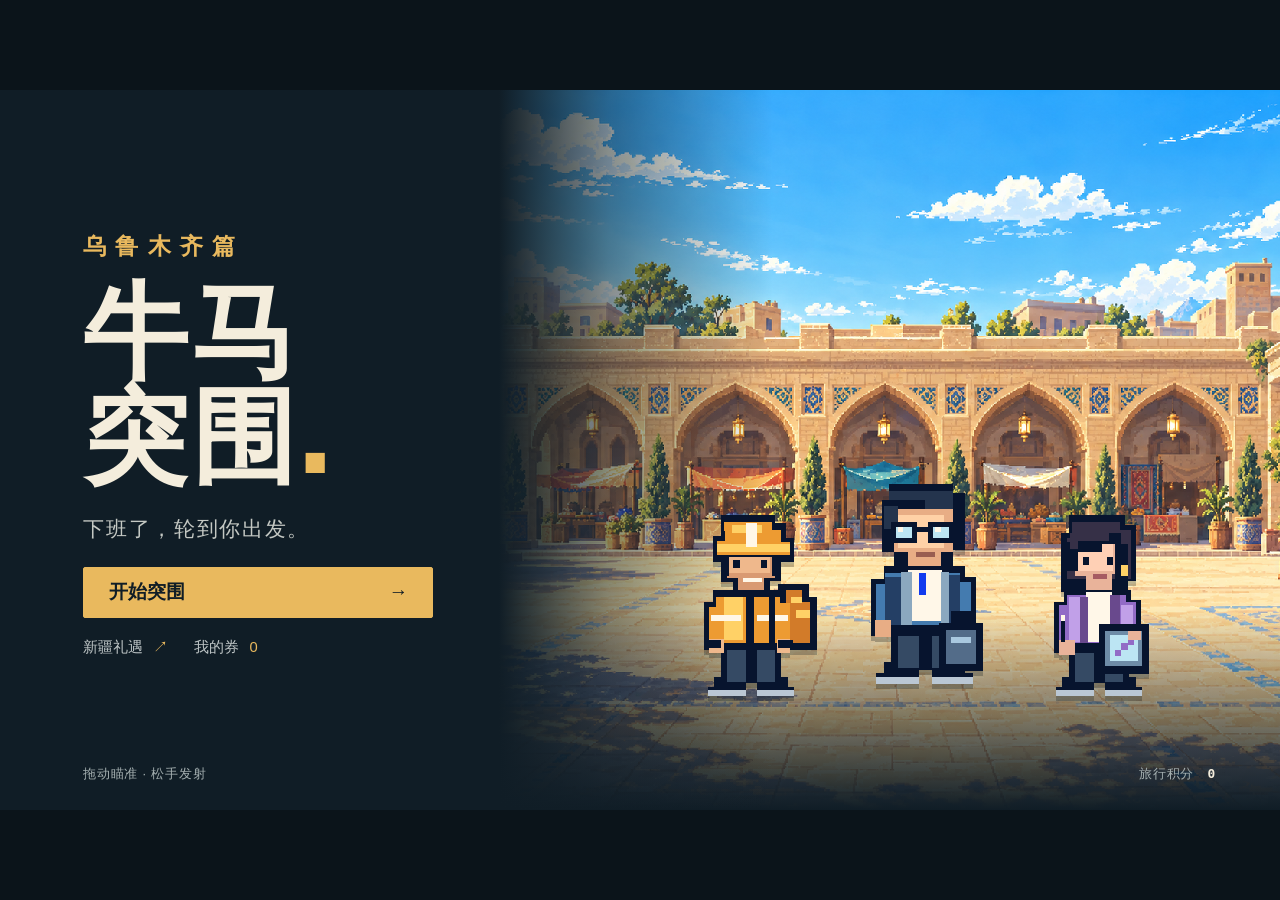
==== index.html @ 9472445c "Publish Niuma Urumqi demo with original characters and travel rewards" ====
<!doctype html>
<!--
MIT License

Copyright (c) 2026

Permission is hereby granted, free of charge, to any person obtaining a copy
of this software and associated documentation files (the "Software"), to deal
in the Software without restriction, including without limitation the rights
to use, copy, modify, merge, publish, distribute, sublicense, and/or sell
copies of the Software, and to permit persons to whom the Software is
furnished to do so, subject to the following conditions:

The above copyright notice and this permission notice shall be included in all
copies or substantial portions of the Software.

THE SOFTWARE IS PROVIDED "AS IS", WITHOUT WARRANTY OF ANY KIND, EXPRESS OR
IMPLIED, INCLUDING BUT NOT LIMITED TO THE WARRANTIES OF MERCHANTABILITY,
FITNESS FOR A PARTICULAR PURPOSE AND NONINFRINGEMENT. IN NO EVENT SHALL THE
AUTHORS OR COPYRIGHT HOLDERS BE LIABLE FOR ANY CLAIM, DAMAGES OR OTHER
LIABILITY, WHETHER IN AN ACTION OF CONTRACT, TORT OR OTHERWISE, ARISING FROM,
OUT OF OR IN CONNECTION WITH THE SOFTWARE OR THE USE OR OTHER DEALINGS IN THE
SOFTWARE.
-->
<html lang="zh-CN">
<head>
  <meta charset="UTF-8">
  <meta name="viewport" content="width=device-width,initial-scale=1,viewport-fit=cover">
  <meta name="theme-color" content="#101d26">
  <meta name="description" content="选一个打工人，打穿五站新疆。牛马突围：乌鲁木齐篇，一款即开即玩的像素弹射小游戏。">
  <title>牛马突围 · 乌鲁木齐篇</title>
  <link rel="icon" href="assets/characters/chen-xu-portrait.svg" type="image/svg+xml">
  <link rel="manifest" href="manifest.webmanifest">
  <link rel="stylesheet" href="styles/characters.css?v=6e8423f179">
  <link rel="stylesheet" href="styles/rewards.css?v=bccc361b93">
  <link rel="stylesheet" href="styles.css?v=90eddfde7a">
</head>
<body>
<main id="app" aria-label="牛马突围游戏">
  <section id="game-shell">
    <canvas id="game" width="1280" height="720" aria-label="弹射游戏场地"></canvas>
    <button id="qaCompleteBtn" type="button" hidden>QA 完成本关</button>
    <header class="hud">
      <div class="hud-block hearts" id="hearts" aria-label="生命值">♥ ♥ ♥</div>
      <div class="hud-block stage"><span id="stageName">国际大巴扎</span><small id="eventName">准备突围</small></div>
      <span id="compassCount" hidden>0</span>
      <button class="square-btn" id="pauseBtn" aria-label="暂停游戏">Ⅱ</button>
    </header>
    <div class="combo" id="combo" aria-live="polite">连击 <b>0</b></div>
    <div class="toast" id="toast" aria-live="polite"></div>
    <div class="party" id="party" aria-label="当前角色">
      <article class="traveler active" data-character="0"><img id="heroPortrait" src="assets/characters/chen-xu-portrait.svg" alt=""><div><b id="heroName">陈序</b><small id="heroTrait">回滚预案</small></div></article>
    </div>
    <aside class="skill-rack collapsed" aria-label="已学技能">
      <section class="skill-detail" id="skillDetail" aria-live="polite" hidden>
        <button class="skill-detail-close" id="skillDetailClose" type="button" aria-label="关闭技能说明">×</button>
        <span id="skillDetailIcon" class="skill-detail-icon" aria-hidden="true"></span>
        <div class="skill-detail-copy"><span id="skillDetailType"></span><h3 id="skillDetailName"></h3><strong id="skillDetailEffect"></strong><p id="skillDetailRule"></p><div class="skill-detail-change"><span id="skillDetailCurrent"></span><b> → </b><span id="skillDetailAfter"></span></div></div>
      </section>
      <div class="skill-rack-title"><span>技能</span><small>击破技能箱获得</small><button class="skill-rack-toggle" id="skillRackToggle" type="button" aria-label="展开技能面板" aria-expanded="false">▾</button></div>
      <div class="skill-slots" id="skillSlots"></div>
    </aside>

    <section class="modal open" id="startModal" role="dialog" aria-modal="true" aria-labelledby="gameTitle">
      <div class="home-scene" aria-hidden="true"><div class="home-travelers"><img src="assets/characters/lu-xiao.svg" alt=""><img src="assets/characters/chen-xu.svg" alt=""><img src="assets/characters/lin-wan.svg" alt=""></div></div>
      <div class="home-content">
        <p class="eyebrow">乌鲁木齐篇</p>
        <h1 id="gameTitle">牛马<br>突围<span class="title-dot">.</span></h1>
        <p class="home-line">下班了，轮到你出发。</p>
        <div class="cover-controls">
          <div id="loadingState" aria-live="polite"><div class="loading-copy"><span>装好行囊</span><b id="loadingPercent">0%</b></div><div class="loading-track"><i id="loadingProgress"></i></div></div>
          <p id="loadingReady" class="loading-ready" hidden>选择角色，打穿五站新疆。</p>
          <button class="primary-btn" id="startBtn" hidden>开始突围 <span>→</span></button>
          <div class="home-links"><button type="button" data-open-shop>新疆礼遇 <span>↗</span></button><button type="button" data-open-coupons>我的券 <span data-coupon-count>0</span></button></div>
        </div>
      </div>
      <div class="home-footer"><span>拖动瞄准 · 松手发射</span><span>旅行积分 <b data-wallet-balance>0</b></span></div>
    </section>

    <section class="modal route-modal" id="routeModal" role="dialog" aria-modal="true" aria-label="新疆五站路线">
      <div class="route-top"><button class="text-btn" data-go-home type="button">← 结束本局</button><span class="route-count" id="routeCount">已完成 0 / 5 站</span><button class="text-btn" data-open-shop type="button">新疆礼遇 · <b data-wallet-balance>0</b> 积分</button></div>
      <div class="route-body"><div class="route-picture"><img id="routeImage" src="assets/stage-bazaar.png" alt="国际大巴扎"></div><div class="route-copy"><p class="eyebrow">下一站</p><h2 id="routeStageName">国际大巴扎</h2><p id="routeTask">大巴扎集合</p><div class="route-detail"><span>本次出发 <b id="routeHeroName">陈序</b></span><strong id="routeReward">本关通关 +100 积分</strong></div><button class="primary-btn" id="routeStartBtn">开始本站 <span>→</span></button><p class="route-tip">清空障碍，别让它们越过底线。</p></div></div>
      <div class="route-stations" aria-label="五站进度"><span class="route-node-status active">国际大巴扎</span><span class="route-node-status locked">那拉提草原</span><span class="route-node-status locked">赛里木湖</span><span class="route-node-status locked">喀什古城</span><span class="route-node-status locked">火焰山</span></div>
    </section>

    <section class="modal" id="departureModal" role="dialog" aria-modal="true" aria-labelledby="departureTitle"><div class="departure-panel"><div class="departure-scene" aria-hidden="true"></div><div class="departure-copy"><p class="eyebrow" id="departureKicker">本站突围完成</p><h2 id="departureTitle">这一站，拿下。</h2><blockquote id="departureQuote"></blockquote><strong class="stage-reward" id="stageRewardText">+100 旅行积分</strong><button class="primary-btn" id="departureContinue">继续突围 →</button><button class="text-btn" type="button" data-open-shop>去看看新疆礼遇 ↗</button></div></div></section>
    <section class="modal" id="upgradeModal" role="dialog" aria-modal="true" aria-labelledby="upgradeTitle"><div class="paper-panel upgrade-panel"><p class="eyebrow">本站已完成</p><h2 id="upgradeTitle">带上一件，再出发。</h2><p class="upgrade-sub">选择一项强化，保留到本局结束</p><div class="upgrade-grid" id="upgradeGrid"></div></div></section>
    <section class="modal" id="skillModal" role="dialog" aria-modal="true" aria-labelledby="skillTitle"><div class="paper-panel skill-panel"><p class="eyebrow">发现技能箱</p><h2 id="skillTitle">下一发，更有底气。</h2><p class="upgrade-sub">选择一项技能</p><div class="skill-learn-grid" id="skillLearnGrid"></div></div></section>
    <section class="modal" id="pauseModal" role="dialog" aria-modal="true" aria-labelledby="pauseTitle"><div class="paper-panel compact-panel"><p class="eyebrow">歇一会儿</p><h2 id="pauseTitle">旅途暂停</h2><button class="primary-btn" id="resumeBtn">继续突围</button><button class="secondary-btn" id="restartBtn">换个角色，重新出发</button><button class="text-btn" data-go-home type="button">结束本局，返回首页</button></div></section>
    <section class="modal" id="endModal" role="dialog" aria-modal="true" aria-labelledby="endTitle"><div class="paper-panel ending-panel"><p class="eyebrow" id="endKicker">五站突围完成</p><h2 id="endTitle">把远方，带回来。</h2><p id="endSoul" class="ending-soul"></p><p id="endSummary"></p><p id="endNote" hidden></p><div class="end-wallet">旅行积分 <strong data-wallet-balance>0</strong><button type="button" class="text-btn" data-open-shop>兑换新疆礼遇 ↗</button></div><button class="primary-btn" id="againBtn">再出发一次</button><button class="text-btn" data-go-home type="button">返回首页</button></div></section>
  </section>
  <aside id="rotatePrompt" aria-live="polite"><span class="rotate-phone" aria-hidden="true">↻</span><h2>横过来，就出发。</h2><p>弹射需要更宽的视野</p></aside>
</main>
<div id="characterRoot"></div><div id="rewardsRoot"></div>
<script src="src/characters.js?v=24fc765106"></script><script src="src/rewards.js?v=659561e249"></script><script src="src/game.js?v=87a01fffad"></script>
</body></html>
---- styles/characters.css ----
/* The game disables touch on :root. Permit overlay scrolling only while open. */
html:has(.nc-screen:not([hidden])) { touch-action: pan-y; }
/* All remaining rules are scoped to the character module. */
.nc-screen {
  --nc-ink: #07142e;
  --nc-paper: #fff7e8;
  --nc-blue: #123bee;
  position: fixed;
  inset: 0;
  z-index: 80;
  overflow: auto;
  overscroll-behavior: contain;
  touch-action: pan-y;
  padding: max(16px, env(safe-area-inset-top)) max(18px, env(safe-area-inset-right)) max(16px, env(safe-area-inset-bottom)) max(18px, env(safe-area-inset-left));
  display: flex;
  color: var(--nc-paper);
  background: #07142e;
  font: 15px/1.5 "Microsoft YaHei", "PingFang SC", sans-serif;
  text-align: left;
}
.nc-screen[hidden] { display: none; }
.nc-screen *, .nc-screen *::before, .nc-screen *::after { box-sizing: border-box; }
.nc-screen button { font: inherit; cursor: pointer; border-radius: 0; }
.nc-screen button:focus-visible { outline: 3px solid #ffd166; outline-offset: 4px; }
.nc-panel { width: min(1060px, 100%); margin: auto; min-width: 0; }
.nc-header { display: flex; justify-content: space-between; align-items: center; gap: 16px; margin-bottom: 22px; }
.nc-eyebrow { margin: 0 0 6px; font: 700 12px/1.2 "Courier New", "Microsoft YaHei", monospace; letter-spacing: 3px; color: #a6b7d2; }
.nc-header h1 { margin: 0; font-size: clamp(23px, 3.1vw, 36px); line-height: 1.2; font-weight: 900; letter-spacing: 1px; }
.nc-close { flex-shrink: 0; display: grid; place-items: center; width: 44px; height: 44px; padding: 0; border: 2px solid #7284a4; background: transparent; color: var(--nc-paper); font-size: 27px !important; line-height: 1 !important; }
.nc-roster { display: grid; grid-template-columns: repeat(3, minmax(0, 1fr)); gap: 20px; }
.nc-card { position: relative; min-width: 0; display: block; cursor: pointer; color: var(--nc-ink); }
.nc-choice { position: absolute; left: 12px; top: 14px; width: 1px; height: 1px; opacity: 0; }
.nc-card-inner { display: flex; height: 100%; flex-direction: column; background: var(--nc-paper); border: 3px solid #8d9bb2; box-shadow: 5px 5px 0 #020817; transition: border-color .12s, transform .12s; }
.nc-choice:checked + .nc-card-inner { border-color: #6588ff; box-shadow: 0 0 0 2px var(--nc-blue), 5px 5px 0 #020817; }
.nc-choice:focus-visible + .nc-card-inner { outline: 3px solid #ffd166; outline-offset: 4px; }
.nc-card-top { display: flex; justify-content: space-between; align-items: center; padding: 8px 12px; border-bottom: 2px solid var(--nc-ink); font: 700 11px/1.2 "Courier New", "Microsoft YaHei", monospace; letter-spacing: 2px; }
.nc-check { width: 20px; height: 20px; display: grid; place-items: center; border: 2px solid var(--nc-ink); color: transparent; }
.nc-choice:checked + .nc-card-inner .nc-check { background: var(--nc-blue); color: white; border-color: var(--nc-blue); }
.nc-identity { display: flex; flex-direction: column; }
.nc-portrait { height: 170px; display: flex; justify-content: center; overflow: hidden; background-color: #dae4ef; background-image: linear-gradient(90deg, #07142e09 1px, transparent 1px), linear-gradient(#07142e09 1px, transparent 1px); background-size: 12px 12px; border-bottom: 2px solid var(--nc-ink); }
.nc-portrait img { height: 100%; max-width: 100%; width: auto; image-rendering: pixelated; }
.nc-nameplate { padding: 12px 14px 4px; display: grid; grid-template-columns: auto 1fr; align-items: center; column-gap: 10px; }
.nc-nameplate strong { font-size: 29px; font-weight: 900; line-height: 1.3; }
.nc-nameplate > span { font-size: 13px; font-weight: 700; }
.nc-nameplate small { grid-column: 1 / -1; font-size: 11px; color: #526079; }
.nc-info { padding: 0 14px 12px; display: flex; flex: 1; flex-direction: column; }
.nc-intro { display: block; font-size: 14px; line-height: 1.6; min-height: 58px; padding-top: 8px; }
.nc-trait { display: flex; flex-direction: column; gap: 3px; margin-top: auto; padding: 9px 10px; border-left: 4px solid var(--nc-accent); background: #07142e09; font-size: 13px; }
.nc-trait b { font-size: 16px; }
.nc-cost { display: block; font-size: 12px; margin-top: 9px; color: #714630; }
.nc-cost b { margin-right: 4px; }
.nc-card-bottom { display: flex; justify-content: space-between; align-items: center; padding: 10px 14px; border-top: 1px dashed #8792a2; font-size: 12px; }
.nc-barcode { width: 56px; height: 15px; background: repeating-linear-gradient(90deg, var(--nc-ink) 0 2px, transparent 2px 4px, var(--nc-ink) 4px 5px, transparent 5px 8px); }
.nc-select-label::after { content: "选择此人"; }
.nc-choice:checked + .nc-card-inner .nc-select-label::after { content: "已选 · 待出发"; color: var(--nc-blue); font-weight: 800; }
.nc-footer { display: flex; justify-content: space-between; align-items: center; gap: 16px; margin-top: 24px; }
.nc-selected-line { margin: 0; color: #c9d6ed; font-size: 14px; }
.nc-confirm { min-width: 225px; min-height: 48px; padding: 10px 24px; border: 2px solid #8fa6ff; background: var(--nc-blue); color: white; font-weight: 800 !important; box-shadow: 4px 4px 0 #020817; }
.nc-confirm:active { transform: translate(2px, 2px); box-shadow: 2px 2px 0 #020817; }
@media (hover: hover) { .nc-card:hover .nc-card-inner { transform: translateY(-2px); } }
@media (max-height: 650px) and (min-width: 540px) {
  .nc-screen { padding-top: 12px; padding-bottom: 12px; }
  .nc-header { margin-bottom: 12px; }
  .nc-header h1 { font-size: 25px; }
  .nc-eyebrow { font-size: 10px; margin-bottom: 4px; }
  .nc-roster { gap: 14px; }
  .nc-portrait { height: 115px; }
  .nc-nameplate { padding-top: 6px; }
  .nc-nameplate strong { font-size: 24px; }
  .nc-intro { min-height: 50px; font-size: 12px; }
  .nc-trait { padding: 5px 8px; font-size: 12px; }
  .nc-trait b { font-size: 14px; }
  .nc-card-bottom { padding: 6px 12px; }
  .nc-footer { margin-top: 14px; }
}
@media (max-height: 450px) and (min-width: 540px) {
  .nc-screen { padding: 8px max(14px, env(safe-area-inset-right)) 8px max(14px, env(safe-area-inset-left)); }
  .nc-header { margin-bottom: 8px; }
  .nc-header h1 { font-size: 22px; }
  .nc-close { height: 36px; width: 40px; }
  .nc-card-top { padding: 4px 9px; font-size: 10px; }
  .nc-identity { flex-direction: row; height: 78px; border-bottom: 1px solid #07142e22; }
  .nc-portrait { height: 78px; width: 76px; flex-shrink: 0; border-bottom: 0; border-right: 1px solid #07142e22; }
  .nc-nameplate { display: flex; flex-direction: column; align-items: flex-start; justify-content: center; padding: 3px 8px; gap: 2px; }
  .nc-nameplate strong { font-size: 24px; }
  .nc-nameplate > span { font-size: 12px; }
  .nc-nameplate small { display: none; }
  .nc-info { padding: 0 9px 7px; }
  .nc-intro { padding-top: 5px; min-height: 46px; line-height: 1.4; }
  .nc-trait { padding: 4px 5px; gap: 0; }
  .nc-cost { margin-top: 5px; font-size: 11px; }
  .nc-card-bottom { padding: 4px 9px; font-size: 10px; }
  .nc-barcode { height: 10px; }
  .nc-footer { margin-top: 9px; }
  .nc-confirm { min-height: 40px; padding: 5px 16px; font-size: 14px !important; }
  .nc-selected-line { font-size: 12px; }
}
@media (max-width: 539px) {
  .nc-roster { grid-template-columns: 1fr; gap: 16px; }
  .nc-identity { flex-direction: row; height: 115px; border-bottom: 1px solid #07142e22; }
  .nc-portrait { height: 115px; width: 120px; border: 0; border-right: 1px solid #07142e22; flex-shrink: 0; }
  .nc-nameplate { display: flex; flex-direction: column; justify-content: center; align-items: flex-start; padding: 10px; }
  .nc-nameplate small { margin-top: 6px; }
  .nc-intro { min-height: 0; padding-bottom: 8px; }
  .nc-footer { flex-direction: column; align-items: stretch; }
  .nc-confirm { width: 100%; }
}
@media (prefers-reduced-motion: reduce) { .nc-card-inner { transition: none; } }
---- styles/rewards.css ----
.niuma-rewards { --nr-ink:#07142e; --nr-paper:#fff7e8; --nr-blue:#123bee; --nr-mint:#a8e6cf; --nr-gold:#ffd166; --nr-coral:#ff6b57; position:fixed; inset:0; z-index:1000; display:grid; place-items:center; padding:16px; background:#07142ed9; color:var(--nr-ink); font:15px/1.5 "Microsoft YaHei", "PingFang SC", sans-serif; touch-action:pan-y; overscroll-behavior:contain; isolation:isolate; }
.niuma-rewards[hidden] { display:none !important; }
.niuma-rewards *, .niuma-rewards *::before, .niuma-rewards *::after { box-sizing:border-box; }
.niuma-rewards h2, .niuma-rewards h3, .niuma-rewards p { margin:0; }
.niuma-rewards strong { color:inherit; }
.niuma-rewards button { min-height:44px; border:2px solid var(--nr-ink); border-radius:3px; padding:8px 14px; background:var(--nr-blue); color:white; font:700 14px/1.35 "Microsoft YaHei", sans-serif; cursor:pointer; touch-action:manipulation; }
.niuma-rewards button:hover { filter:brightness(1.12); }
.niuma-rewards button:focus-visible, .niuma-rewards .nr-sheet:focus-visible { outline:3px solid var(--nr-coral); outline-offset:3px; }
.niuma-rewards .nr-sheet { width:min(960px,100%); max-height:100%; overflow:auto; overscroll-behavior:contain; background:var(--nr-paper); border:3px solid var(--nr-ink); box-shadow:7px 7px 0 #123bee; padding:24px; }
.niuma-rewards .nr-header { display:flex; justify-content:space-between; align-items:center; gap:12px; }
.niuma-rewards .nr-eyebrow { color:var(--nr-blue); font-size:12px; font-weight:800; letter-spacing:2px; }
.niuma-rewards h2 { font:900 clamp(23px,4vw,34px)/1.4 "Microsoft YaHei", sans-serif; letter-spacing:-1px; }
.niuma-rewards .nr-close { width:44px; flex:none; padding:0; font-size:26px; background:var(--nr-ink); }
.niuma-rewards .nr-disclaimer { background:var(--nr-gold); padding:9px 12px; border:2px solid var(--nr-ink); margin-top:14px; font-weight:800; }
.niuma-rewards .nr-wallet { margin:16px 0; display:flex; justify-content:space-between; align-items:center; gap:14px; padding:12px 16px; background:var(--nr-blue); color:white; border:2px solid var(--nr-ink); }
.niuma-rewards .nr-wallet > div { display:flex; align-items:center; gap:18px; }
.niuma-rewards .nr-wallet strong { font:900 38px/1.2 "Courier New", monospace; }
.niuma-rewards .nr-wallet p { font-size:12px; }
.niuma-rewards .nr-tabs { display:flex; gap:8px; border-bottom:2px solid var(--nr-ink); padding-bottom:10px; }
.niuma-rewards .nr-tabs button { background:transparent; color:var(--nr-ink); }
.niuma-rewards .nr-tabs button[aria-pressed="true"] { background:var(--nr-ink); color:white; }
.niuma-rewards .nr-status { min-height:32px; padding:5px 0; font-weight:700; color:var(--nr-blue); }
.niuma-rewards .nr-grid { display:grid; grid-template-columns:repeat(4,minmax(0,1fr)); gap:14px; }
.niuma-rewards .nr-ticket { min-width:0; background:white; border:2px solid var(--nr-ink); box-shadow:3px 3px 0 var(--nr-ink); }
.niuma-rewards .nr-ticket-top { display:flex; align-items:center; justify-content:space-between; gap:4px; padding:8px 10px; background:var(--nr-mint); border-bottom:2px solid var(--nr-ink); font-size:11px; font-weight:800; }
.niuma-rewards .nr-dates .nr-ticket-top { background:var(--nr-coral); }
.niuma-rewards .nr-dairy .nr-ticket-top { background:#b7d8ff; }
.niuma-rewards .nr-gift .nr-ticket-top { background:var(--nr-gold); }
.niuma-rewards .nr-stamp { display:inline-block; border:1px solid currentColor; padding:1px 5px; font-size:11px; font-weight:800; }
.niuma-rewards .nr-product { padding:14px 10px 0; }
.niuma-rewards .nr-icon { display:block; font-size:34px; line-height:1.2; margin-bottom:12px; }
.niuma-rewards h3 { font-size:17px; font-weight:900; }
.niuma-rewards .nr-product p { font-size:11px; margin-top:5px; }
.niuma-rewards .nr-value { padding:8px 10px 14px; display:flex; gap:8px; align-items:center; }
.niuma-rewards .nr-value strong { font:900 48px/1 "Courier New", monospace; letter-spacing:-3px; }
.niuma-rewards .nr-value strong small { font-size:20px; letter-spacing:0; }
.niuma-rewards .nr-value span { font-weight:800; }
.niuma-rewards .nr-value span small { display:block; font-size:10px; font-weight:400; }
.niuma-rewards .nr-ticket-bottom { position:relative; border-top:2px dashed var(--nr-ink); padding:12px 10px; }
.niuma-rewards .nr-ticket-bottom::before, .niuma-rewards .nr-ticket-bottom::after { content:""; position:absolute; width:12px; height:12px; top:-7px; background:var(--nr-paper); border:2px solid var(--nr-ink); border-radius:50%; }
.niuma-rewards .nr-ticket-bottom::before { left:-7px; }
.niuma-rewards .nr-ticket-bottom::after { right:-7px; }
.niuma-rewards .nr-cost { margin-bottom:8px; font-size:12px; }
.niuma-rewards .nr-cost b { font:900 22px "Courier New", monospace; }
.niuma-rewards .nr-ticket-bottom button { width:100%; padding:8px 4px; }
.niuma-rewards .nr-ticket-bottom p { font-size:11px; margin-bottom:8px; }
.niuma-rewards .nr-number { overflow-wrap:anywhere; user-select:text; -webkit-user-select:text; font-family:"Courier New", "Microsoft YaHei", monospace; }
.niuma-rewards .nr-empty { grid-column:1/-1; text-align:center; padding:26px 16px; border:2px dashed var(--nr-ink); }
.niuma-rewards .nr-empty > span { font-size:42px; }
.niuma-rewards .nr-empty p { margin:8px 0 18px; }
.niuma-rewards .nr-footer { margin-top:20px; font-size:11px; text-align:center; }
.niuma-rewards .nr-warning { border:2px solid var(--nr-coral); padding:10px; margin-bottom:12px; font-weight:700; }
.niuma-rewards .nr-dialog-backdrop { position:absolute; inset:0; background:#07142edb; display:grid; place-items:center; padding:16px; }
.niuma-rewards .nr-dialog { background:var(--nr-paper); width:min(460px,100%); max-height:100%; overflow:auto; border:3px solid var(--nr-ink); box-shadow:6px 6px 0 var(--nr-mint); padding:22px; }
.niuma-rewards .nr-dialog h3 { font-size:24px; margin:14px 0; }
.niuma-rewards .nr-dialog p { margin-top:10px; }
.niuma-rewards .nr-actions { margin-top:20px; display:flex; justify-content:flex-end; gap:10px; }
.niuma-rewards .nr-secondary { background:white; color:var(--nr-ink); }
@media (max-width:760px) { .niuma-rewards .nr-grid { grid-template-columns:repeat(2,minmax(0,1fr)); } .niuma-rewards .nr-sheet { padding:16px; } }
@media (max-width:400px) { .niuma-rewards { padding:8px; } .niuma-rewards .nr-sheet { padding:12px; } .niuma-rewards .nr-grid { gap:10px; } .niuma-rewards .nr-wallet { align-items:flex-start; } .niuma-rewards .nr-wallet > div { display:block; } .niuma-rewards .nr-wallet strong { display:block; } .niuma-rewards .nr-wallet p { max-width:120px; } .niuma-rewards h3 { font-size:15px; } .niuma-rewards .nr-value { gap:4px; } .niuma-rewards .nr-value strong { font-size:40px; } }
@media (max-height:500px) and (min-width:650px) { .niuma-rewards { padding:8px; } .niuma-rewards .nr-sheet { padding:14px; } .niuma-rewards .nr-grid { grid-template-columns:repeat(4,minmax(0,1fr)); } .niuma-rewards .nr-icon { font-size:26px; margin-bottom:6px; } }
---- styles.css ----
/* One scene, one decision. The game art carries the detail; UI stays quiet. */
:root{--ink:#101d26;--paper:#f4eddc;--paper-raised:#fff9eb;--cobalt:#dcb16b;--cobalt-dark:#bc8e49;--gold:#e9b95e;--coral:#dc705d;--mint:#92b9a0;--muted:#a4afb3;--line:#46535a;font-family:"Microsoft YaHei","PingFang SC",sans-serif;color:var(--paper);background:var(--ink);touch-action:none;user-select:none;-webkit-user-select:none}
*{box-sizing:border-box}html,body{width:100%;height:100%;margin:0;overflow:hidden}button{font:inherit;color:inherit;cursor:pointer;-webkit-tap-highlight-color:transparent;border-radius:2px}button:focus-visible{outline:3px solid var(--gold);outline-offset:4px}button:disabled{cursor:wait;opacity:.5}button[hidden],[hidden]{display:none!important}h1,h2,h3,p{margin:0}button:active{transform:translateY(1px)}
#app{position:fixed;inset:0;display:grid;place-items:center;background:#0b141a;min-width:320px}#game-shell{position:relative;width:min(100vw,177.77778vh);height:min(100vh,56.25vw);overflow:hidden;background:var(--ink);isolation:isolate;container-type:size}#game{display:block;width:100%;height:100%;touch-action:none;cursor:crosshair;image-rendering:pixelated}
.modal{position:absolute;inset:0;z-index:20;display:none;align-items:center;justify-content:center;padding:4%;background:#101d26ed}.modal.open{display:flex}.modal button{touch-action:manipulation}.paper-panel{width:min(960px,94%);padding:3.6%;background:var(--ink);border:1px solid var(--line);box-shadow:0 16px 60px #0005}.paper-panel h2,.departure-copy h2{font-size:clamp(24px,3.2vw,44px);line-height:1.3;font-weight:900;letter-spacing:-1px}.eyebrow,.mono{font:700 clamp(10px,1.05vw,13px)/1.4 "Microsoft YaHei",sans-serif;letter-spacing:3px;color:var(--gold);margin:0 0 12px}.primary-btn{min-height:48px;border:1px solid var(--gold);padding:12px 24px;background:var(--gold);color:var(--ink);font-weight:800;font-size:clamp(14px,1.5vw,20px);display:flex;align-items:center;justify-content:space-between;gap:28px;transition:background .12s}.primary-btn:hover{background:#f7d38c}.secondary-btn{padding:12px 18px;background:transparent;border:1px solid var(--line);font-size:14px}.secondary-btn:hover{border-color:var(--paper)}.text-btn{background:transparent;border:0;padding:10px 0;font-size:clamp(11px,1.2vw,15px);color:var(--muted)}.text-btn:hover{color:var(--paper)}
/* Home: the bazaar is the only large illustration, not a baked-in interface. */
#startModal{padding:0;background:var(--ink);align-items:stretch;justify-content:flex-start}.home-scene{position:absolute;inset:0 0 0 39%;background:url('assets/stage-bazaar.png') center/cover no-repeat;image-rendering:pixelated}.home-scene:before{content:"";position:absolute;inset:0;background:linear-gradient(90deg,#101d26 0%,#101d2680 14%,#101d2600 35%),linear-gradient(0deg,#101d26 0%,transparent 28%)}.home-content{position:relative;z-index:1;width:44%;padding:5.5% 0 6% 6.5%;display:flex;flex-direction:column;justify-content:center}.home-content .eyebrow{margin-bottom:2.5cqh;font-size:1.8cqw;letter-spacing:.4em}#gameTitle{font-size:clamp(40px,8.2cqw,118px);line-height:.99;letter-spacing:.025em;font-weight:1000}.title-dot{color:var(--gold)}.home-line{font-size:clamp(13px,1.65cqw,23px);color:#c4c8c3;margin:3.7cqh 0 3.3cqh;letter-spacing:.08em}.cover-controls{width:86%;max-width:350px}.cover-controls .primary-btn{width:100%;min-height:6.9cqh;padding:1.6cqh 1.9cqw}.loading-ready{display:none!important}.loading-copy{display:flex;justify-content:space-between;gap:20px;font-size:12px;color:var(--muted)}.loading-track{height:3px;margin:12px 0;background:#34434a}.loading-track i{display:block;width:0;height:100%;background:var(--gold);transition:width .1s}.home-links{display:flex;align-items:center;gap:26px;margin-top:2cqh}.home-links button{border:0;padding:6px 0;background:transparent;color:#bdc4c5;font-size:clamp(11px,1.15cqw,16px)}.home-links button:hover{color:var(--gold)}.home-links span{color:var(--gold);margin-left:6px}.home-footer{position:absolute;bottom:3.7%;left:6.5%;right:5%;display:flex;justify-content:space-between;gap:15px;color:#a4afb0;font-size:clamp(9px,1cqw,13px);letter-spacing:.06em}.home-footer b{color:var(--paper);margin-left:9px;font-family:Consolas,monospace}.home-travelers{position:absolute;display:flex;gap:2%;bottom:14%;left:18%;right:9%;align-items:flex-end;justify-content:center;filter:drop-shadow(0 5px 0 #101d2645)}.home-travelers img{width:27%;height:auto;image-rendering:pixelated}.home-travelers img:nth-child(2){width:30%;margin-bottom:2%}
/* Route: only the five playable destinations, one current call to action. */
.route-modal{background:var(--ink);padding:3.4% 5%;flex-direction:column;justify-content:space-between;gap:3cqh}.route-top{display:flex;width:100%;justify-content:space-between;align-items:center;gap:15px}.route-count{font-size:clamp(11px,1.15cqw,15px);color:var(--muted);font-weight:400}.route-body{display:grid;grid-template-columns:1.12fr 1fr;gap:6%;width:100%;min-height:0;flex:1;align-items:center}.route-picture{height:100%;max-height:44cqh;overflow:hidden;position:relative;border:1px solid #53605e}.route-picture img{height:100%;width:100%;object-fit:cover;image-rendering:pixelated}.route-copy .eyebrow{margin-bottom:1.4cqh}.route-copy h2{font-size:clamp(24px,4cqw,51px);font-weight:900;line-height:1.2;letter-spacing:-.04em}.route-copy>p:not(.eyebrow){color:var(--muted);margin-top:1.5cqh;font-size:clamp(11px,1.3cqw,16px)}.route-detail{display:grid;gap:1.2cqh;margin:3cqh 0;font-size:clamp(11px,1.2cqw,15px)}.route-detail span{color:var(--muted)}.route-detail b{color:var(--paper);margin-left:12px}.route-detail strong{color:var(--gold);font-weight:500}.route-copy .primary-btn{min-width:80%;min-height:7cqh;padding:1.4cqh 2cqw}.route-copy .route-tip{font-size:clamp(9px,1cqw,13px)!important}.route-stations{width:100%;display:grid;grid-template-columns:repeat(5,1fr);padding-top:2.5cqh}.route-node-status{position:relative;text-align:center;font-size:clamp(9px,1.1cqw,14px);padding:3cqh 4px 0;color:#7e898d;border-top:1px solid #47545b}.route-node-status:before{content:"";position:absolute;top:-5px;left:calc(50% - 4px);height:8px;width:8px;border:1px solid #667378;background:var(--ink)}.route-node-status.active{color:var(--gold)}.route-node-status.active:before{background:var(--gold);border-color:var(--gold);outline:4px solid #e9b95e20}.route-node-status.completed{color:#bac7ba}.route-node-status.completed:before{background:#92b9a0;border-color:#92b9a0}
/* Combat is open space. Information hugs the frame. */
.hud{position:absolute;left:3%;right:3%;top:2.2%;z-index:5;display:grid;grid-template-columns:1fr auto 1fr;align-items:start;pointer-events:none}.hud-block{padding:7px 14px;background:#101d26e8;border:1px solid #62707666;box-shadow:none}.hearts{justify-self:start;color:#f1836e;letter-spacing:5px;font-size:clamp(13px,1.8cqw,23px);line-height:1.2}.stage{text-align:center;min-width:20cqw}.stage span{display:block;font-weight:800;font-size:clamp(12px,1.5cqw,20px)}.stage small{display:none}.square-btn{justify-self:end;pointer-events:auto;background:#101d26e8;border:1px solid #62707688;width:3.7cqw;min-width:30px;aspect-ratio:1;font-size:18px;line-height:1}.party{position:absolute;right:3%;bottom:2.8%;z-index:5;pointer-events:none}.traveler{display:flex;align-items:center;gap:10px;background:#101d26e8;border:1px solid #62707666;padding:6px 14px 6px 8px;max-width:30cqw}.traveler img{width:3.6cqw;height:4.5cqw;max-height:54px;object-fit:contain;image-rendering:pixelated}.traveler b{display:block;font-size:clamp(12px,1.3cqw,18px)}.traveler small{display:block;color:#bdc8c5;font-size:clamp(8px,.85cqw,12px);margin-top:3px}.combo{display:none;position:absolute;top:16%;right:4%;z-index:6;color:var(--gold);padding:5px 10px;background:#101d26de;font-size:clamp(13px,1.4cqw,20px)}.combo.show{display:block}.combo b{font:900 1.7em/1 Consolas,monospace;margin-left:8px}.combo.fire{color:#ff9070}.toast{position:absolute;left:50%;bottom:15%;z-index:30;transform:translateX(-50%);max-width:76%;padding:10px 18px;background:#101d26f2;border:1px solid #6a777a;color:var(--paper);text-align:center;font-size:clamp(11px,1.3cqw,16px);opacity:0;transition:opacity .14s;pointer-events:none}.toast.show{opacity:1}
.skill-rack{position:absolute;left:3%;bottom:3%;z-index:9;width:31%;padding:12px;background:#101d26f2;border:1px solid #667276;pointer-events:auto}.skill-rack-title{display:flex;gap:12px;align-items:center;margin-bottom:10px;font-size:13px}.skill-rack-title small{font-size:10px;color:var(--muted)}.skill-rack-toggle{margin-left:auto;width:30px;height:30px;border:0;background:#26353e;color:var(--paper);font-size:16px}.skill-rack.collapsed{width:auto;padding:6px 8px 6px 15px}.skill-rack.collapsed .skill-rack-title{margin:0}.skill-rack.collapsed .skill-slots,.skill-rack.collapsed .skill-detail,.skill-rack.collapsed small{display:none!important}.skill-rack.collapsed .skill-rack-toggle{transform:rotate(180deg)}.skill-slots{display:grid;grid-template-columns:1fr 1fr;gap:6px}.skill-slot{position:relative;display:flex;align-items:center;gap:8px;padding:9px 6px;min-width:0;border:1px solid #46545d;background:#1b2b35;text-align:left}.skill-slot-icon{width:25px;flex-shrink:0;color:#84949b}.skill-slot svg{display:block;width:100%}.skill-copy{min-width:0}.skill-copy b{display:block;font-size:11px;white-space:nowrap}.skill-copy small{display:none}.skill-state{font-size:9px;color:#90a0a6;position:absolute;right:4px;top:1px}.skill-slot.learned{border-color:#c7a667}.skill-slot.learned .skill-slot-icon{color:var(--gold)}.skill-detail{position:absolute;bottom:calc(100% + 8px);left:0;right:0;padding:16px;background:#101d26f8;border:1px solid var(--gold);font-size:12px;line-height:1.7}.skill-detail-close{position:absolute;top:4px;right:4px;border:0;background:transparent;font-size:23px}.skill-detail-icon{display:none}.skill-detail-copy>span{color:var(--muted);font-size:11px}.skill-detail-copy h3{font-size:18px}.skill-detail-copy strong{color:var(--gold)}.skill-detail-copy p{margin:8px 0}.skill-detail-change{border-top:1px solid var(--line);padding-top:8px;font-size:10px}
#game-shell:has(.modal.open) .hud,#game-shell:has(.modal.open) .party,#game-shell:has(.modal.open) .skill-rack,#game-shell:has(.modal.open) .combo{visibility:hidden}
/* Rewards and choices: value first, explanations once. */
.upgrade-sub{color:var(--muted);font-size:clamp(11px,1.15cqw,15px);margin:12px 0 26px}.upgrade-grid,.skill-learn-grid{display:grid;grid-template-columns:repeat(3,1fr);gap:16px}.upgrade-card,.skill-learn-card{position:relative;border:1px solid #58656a;background:#1c2c35;text-align:left;color:var(--paper);padding:22px 18px;display:flex;flex-direction:column;min-width:0;transition:border-color .15s,background .15s}.upgrade-card:hover,.skill-learn-card:hover{border-color:var(--gold);background:#28383d}.upgrade-icon{font-size:34px;color:var(--gold);margin-bottom:20px}.upgrade-card b{font-size:21px;margin-bottom:10px}.upgrade-card small{font-size:13px;color:#b7c3c6;line-height:1.5}.skill-card-top{display:flex;gap:10px;align-items:center;margin-bottom:18px}.skill-learn-icon{width:34px;color:var(--gold)}.skill-learn-icon svg{width:100%}.skill-card-top b{display:block;font-size:19px}.skill-card-type{display:none}.skill-learn-card em{position:absolute;right:12px;top:10px;font:10px Consolas,monospace;color:var(--muted)}.skill-main-effect{color:var(--gold);font-size:clamp(15px,1.7cqw,23px);line-height:1.3;margin-bottom:12px}.skill-learn-card>small{font-size:12px;color:#b4c1c4;line-height:1.6}.skill-value-change{margin-top:auto;padding-top:18px;font-size:10px;color:var(--muted);display:flex;gap:5px;flex-wrap:wrap}.skill-select-label{display:none}.compact-panel{width:min(420px,70%);text-align:center;padding:4%}.compact-panel h2{margin:0 0 28px}.compact-panel button{width:100%;justify-content:center;margin:10px 0}.departure-panel{display:grid;grid-template-columns:.9fr 1.1fr;width:92%;max-height:90%;background:var(--ink);border:1px solid var(--line);overflow:hidden}.departure-scene{background:url('assets/stage-bazaar.png') center/cover;min-height:300px;image-rendering:pixelated}.departure-copy{padding:8%;display:flex;flex-direction:column;align-items:flex-start;justify-content:center}.departure-copy h2{font-size:clamp(23px,2.7cqw,36px)}.departure-copy blockquote{font-size:clamp(12px,1.25cqw,16px);line-height:1.65;color:var(--muted);margin:16px 0}.stage-reward{font:700 clamp(20px,2.9cqw,36px)/1.2 "Microsoft YaHei",sans-serif;color:var(--gold);margin:5px 0 26px}.departure-copy .primary-btn{width:100%}.departure-copy .text-btn{margin-top:10px}.ending-panel{max-width:740px;text-align:center;padding:5%}.ending-soul{color:var(--muted);margin:20px 0 12px;font-size:16px}.ending-panel #endSummary{color:#a7b5b8;font-size:12px;line-height:1.7}.end-wallet{margin:26px 0;display:flex;align-items:center;justify-content:center;gap:16px;color:var(--muted);font-size:13px}.end-wallet strong{font:700 32px Consolas,monospace;color:var(--gold)}.ending-panel>.primary-btn{justify-content:center;margin:0 auto;min-width:270px}.ending-panel>.text-btn{margin-top:14px}
/* The independently delivered modules share this same visual language. */
.nc-screen{--nc-ink:var(--ink);--nc-paper:var(--paper);--nc-blue:var(--gold);background:var(--ink)}.nc-panel{width:min(1060px,100%)}.nc-header h1{font-size:clamp(24px,3vw,38px);letter-spacing:-1px}.nc-eyebrow{color:var(--gold);letter-spacing:2px}.nc-close{border:1px solid var(--line);color:var(--muted)}.nc-roster{gap:20px}.nc-card-inner{background:#1c2c35;color:var(--paper);border:1px solid #4b5960;box-shadow:none;overflow:hidden}.nc-choice:checked+.nc-card-inner{border-color:var(--gold);box-shadow:0 0 0 1px var(--gold)}.nc-card-top,.nc-card-bottom,.nc-nameplate small,.nc-selected-line{display:none}.nc-portrait{background:#283b45;background-image:none;border:0;height:170px;position:relative}.nc-portrait img{height:88%;align-self:flex-end;image-rendering:pixelated}.nc-choice:checked+.nc-card-inner .nc-portrait{background:#394844}.nc-nameplate{padding:19px 20px 6px}.nc-nameplate>span{color:#acb9bd;font-weight:400}.nc-nameplate strong{font-size:29px}.nc-info{padding:0 20px 20px}.nc-intro{font-size:13px;min-height:64px;color:#bdc8cb;line-height:1.7}.nc-trait{background:transparent;border:0;border-top:1px solid #47565b;padding:14px 0 0;margin-top:auto}.nc-trait b{color:var(--gold);font-size:17px}.nc-trait span{font-size:13px;color:var(--paper)}.nc-cost{color:#b8a08d;font-size:12px;margin-top:12px}.nc-cost b{font-weight:400}.nc-footer{justify-content:center;margin-top:26px}.nc-confirm{background:var(--gold);color:var(--ink);border:1px solid var(--gold);box-shadow:none;min-width:290px}.nc-confirm:active{box-shadow:none}
.niuma-rewards{--nr-ink:var(--ink);--nr-paper:var(--paper);--nr-blue:#345e68;--nr-gold:var(--gold);--nr-mint:#c8d1ba;--nr-coral:#d9ba9b;background:#101d26f5}.niuma-rewards .nr-sheet{border:1px solid #5f6a68;box-shadow:none;background:var(--paper);padding:28px}.niuma-rewards .nr-eyebrow{color:#586c6e;letter-spacing:1px}.niuma-rewards h2{font-size:30px}.niuma-rewards .nr-disclaimer{background:transparent;border:0;padding:0;margin-top:5px;color:#776855;font-size:12px;font-weight:400}.niuma-rewards .nr-wallet{background:transparent;border:0;border-bottom:1px solid #c4c2b4;color:var(--ink);padding:14px 0;margin:8px 0 15px}.niuma-rewards .nr-wallet strong{color:#335d63;font-size:34px}.niuma-rewards .nr-wallet p{color:#667575}.niuma-rewards button{border:1px solid #526e70;border-radius:2px;font-weight:700}.niuma-rewards .nr-tabs{border:0;padding:0;gap:25px}.niuma-rewards .nr-tabs button{padding:5px 0;border:0;border-bottom:2px solid transparent;min-height:35px;color:#667574}.niuma-rewards .nr-tabs button[aria-pressed="true"]{background:transparent;color:var(--ink);border-color:var(--ink)}.niuma-rewards .nr-close{background:transparent;color:var(--ink);border:0;font-size:25px}.niuma-rewards .nr-status{font-size:12px;min-height:28px}.niuma-rewards .nr-ticket{background:#fffaf0;border:1px solid #b9bfb5;box-shadow:none}.niuma-rewards .nr-ticket-top,.niuma-rewards .nr-dates .nr-ticket-top,.niuma-rewards .nr-dairy .nr-ticket-top,.niuma-rewards .nr-gift .nr-ticket-top{background:#e3e5d8;border:0;color:#596b66;font-weight:400}.niuma-rewards .nr-stamp{border:0;padding:0;font-size:10px;font-weight:400}.niuma-rewards .nr-product{padding-top:16px}.niuma-rewards .nr-icon{display:none}.niuma-rewards h3{font-size:16px}.niuma-rewards .nr-value strong{font-size:43px;color:#315a60}.niuma-rewards .nr-value span{font-size:12px;font-weight:400}.niuma-rewards .nr-ticket-bottom{border-top:1px dashed #b0b9ac}.niuma-rewards .nr-ticket-bottom:before,.niuma-rewards .nr-ticket-bottom:after{display:none}.niuma-rewards .nr-footer{color:#748079;font-size:10px;margin-top:18px}.niuma-rewards .nr-dialog{box-shadow:none;border:1px solid #737c70}.niuma-rewards .nr-secondary{background:transparent;color:var(--ink)}
#rotatePrompt{display:none;position:fixed;inset:0;z-index:2000;background:var(--ink);align-items:center;justify-content:center;flex-direction:column;text-align:center;padding:30px}#rotatePrompt h2{font-size:26px;margin:12px 0}#rotatePrompt p{color:var(--muted);font-size:14px}.rotate-phone{font-size:64px;color:var(--gold)}body.force-portrait #rotatePrompt{display:flex}body.force-portrait #game-shell{visibility:hidden}.qa-mode #qaCompleteBtn{position:absolute;z-index:50;right:5%;bottom:16%;padding:7px;border:1px solid var(--gold);background:var(--ink);color:var(--gold);font-size:11px}
@media(max-width:850px){.paper-panel{padding:3%;width:96%}.paper-panel h2{font-size:24px}.eyebrow{margin-bottom:6px}.upgrade-sub{margin:8px 0 14px}.upgrade-card,.skill-learn-card{padding:16px 11px}.upgrade-card b{font-size:16px}.upgrade-card small,.skill-learn-card>small{font-size:10px}.upgrade-icon{margin-bottom:10px;font-size:25px}.skill-card-top{gap:6px;margin-bottom:12px}.skill-card-top b{font-size:14px}.skill-learn-icon{width:25px}.skill-value-change{font-size:9px;padding-top:10px}.departure-scene{min-height:220px}.departure-copy blockquote{margin:10px 0}.stage-reward{margin-bottom:15px}.primary-btn{min-height:38px;padding:8px 16px}.ending-soul{margin:12px 0;font-size:12px}.end-wallet{margin:14px 0}.compact-panel h2{margin-bottom:14px}.compact-panel button{margin:6px 0}.skill-rack{padding:8px;width:39%}.skill-rack-title{font-size:11px}.skill-rack-title small{display:none}.skill-slot{padding:8px 4px}.skill-slot-icon{width:20px}.skill-copy b{font-size:10px}.skill-detail{font-size:10px;padding:12px}.skill-detail-copy h3{font-size:15px}.traveler{gap:5px;padding:4px 8px}.hud-block{padding:5px 9px}.home-links{gap:17px}}
@media(max-height:650px) and (min-width:540px){.nc-screen{padding:14px 24px}.nc-header{margin-bottom:14px}.nc-header h1{font-size:26px}.nc-portrait{height:105px}.nc-nameplate{padding:10px 15px 4px}.nc-nameplate strong{font-size:24px}.nc-info{padding:0 15px 15px}.nc-intro{font-size:12px;min-height:53px}.nc-trait{padding-top:9px}.nc-cost{margin-top:8px}.nc-footer{margin-top:17px}.nc-confirm{min-height:42px}.niuma-rewards .nr-sheet{padding:18px 24px}.niuma-rewards h2{font-size:24px}.niuma-rewards .nr-wallet{padding:8px 0;margin-bottom:8px}.niuma-rewards .nr-footer{margin-top:10px}}
@media(max-height:450px) and (min-width:540px){.nc-screen{padding:10px 18px}.nc-header{margin-bottom:9px}.nc-header h1{font-size:21px}.nc-eyebrow{font-size:9px;margin-bottom:4px}.nc-identity{height:75px;border:0}.nc-portrait{width:75px;height:75px;border:0}.nc-nameplate{padding:4px 10px;gap:3px}.nc-nameplate strong{font-size:22px}.nc-intro{min-height:39px;line-height:1.4;padding-top:6px;font-size:11px}.nc-info{padding:0 10px 10px}.nc-trait{padding:6px 0 0;gap:0}.nc-trait b{font-size:13px}.nc-trait span{font-size:10px}.nc-cost{font-size:10px;margin-top:6px}.nc-footer{margin-top:10px}.nc-confirm{min-height:36px;font-size:13px!important}.nc-roster{gap:10px}.niuma-rewards .nr-sheet{padding:14px 20px}.niuma-rewards .nr-grid{gap:9px}.niuma-rewards .nr-wallet p{font-size:10px}.niuma-rewards .nr-product{padding-top:10px}.niuma-rewards .nr-value{padding-bottom:8px}.niuma-rewards .nr-value strong{font-size:34px}.niuma-rewards .nr-ticket-bottom{padding:8px}.niuma-rewards .nr-ticket-bottom button{min-height:34px;font-size:12px}.niuma-rewards .nr-footer{display:none}.niuma-rewards .nr-cost{margin-bottom:4px}.niuma-rewards .nr-wallet strong{font-size:27px}.niuma-rewards .nr-status{min-height:22px;padding:2px 0}.niuma-rewards .nr-disclaimer{font-size:11px}.niuma-rewards .nr-tabs button{min-height:30px;font-size:12px}.niuma-rewards h2{font-size:23px}}
@media(max-width:539px){.nc-screen{padding:20px 14px}.nc-header h1{font-size:23px}.nc-identity{height:100px}.nc-portrait{height:100px;width:110px}.nc-nameplate{padding:12px}.nc-intro{min-height:auto;margin-bottom:13px}.nc-info{padding:5px 16px 18px}.nc-footer{padding-bottom:20px}.nc-confirm{width:100%}.niuma-rewards .nr-sheet{padding:18px}.niuma-rewards h2{font-size:24px}.niuma-rewards .nr-wallet>div{gap:6px}.niuma-rewards .nr-wallet p{font-size:11px}}
@media(prefers-reduced-motion:reduce){*,*:before,*:after{animation:none!important;transition:none!important;scroll-behavior:auto!important}}
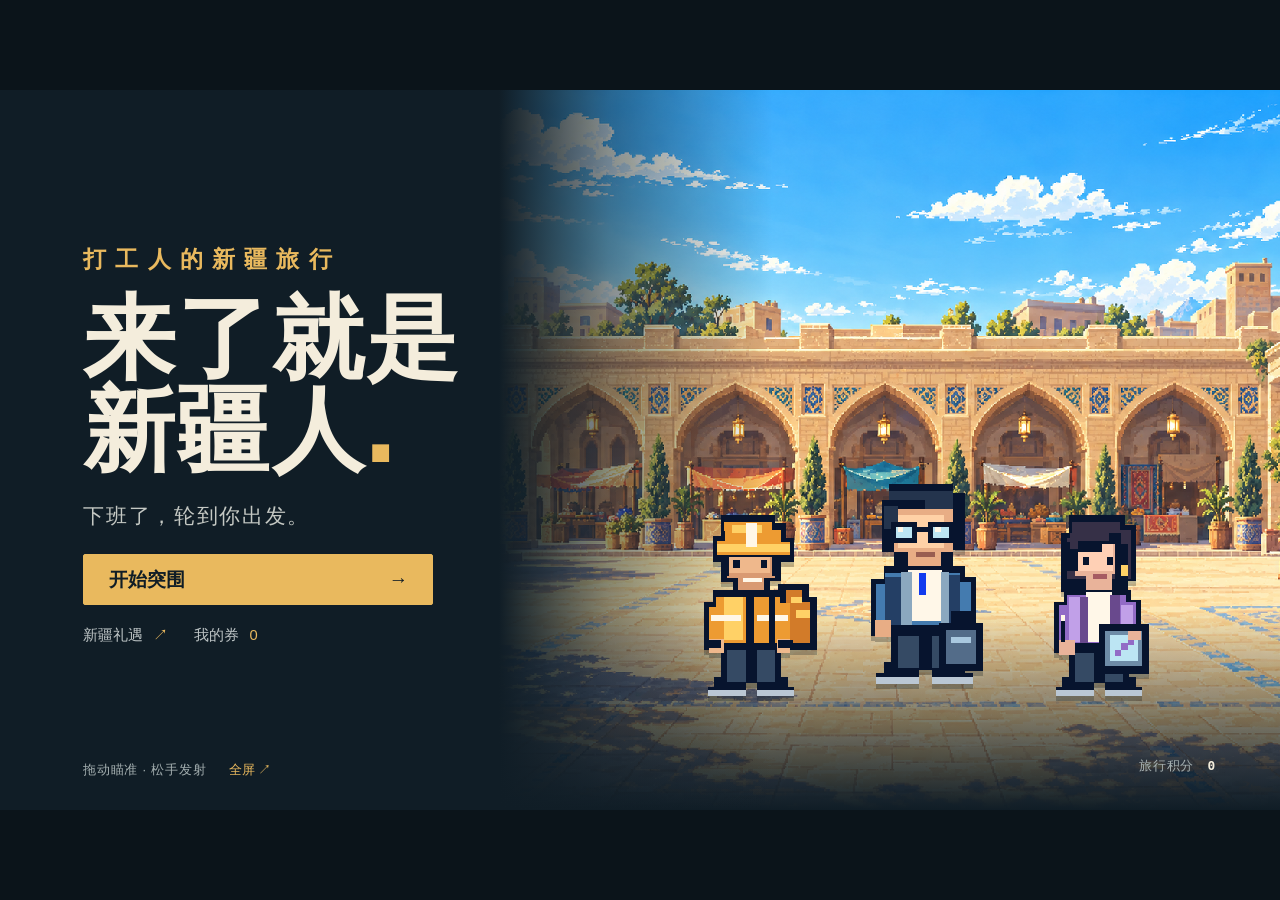
==== commit 30c5e385: "Rename to Laile Jiushi Xinjiangren and remove mobile orientation blocking" ====
--- a/index.html
+++ b/index.html
@@ -27,16 +27,16 @@
   <meta charset="UTF-8">
   <meta name="viewport" content="width=device-width,initial-scale=1,viewport-fit=cover">
   <meta name="theme-color" content="#101d26">
-  <meta name="description" content="选一个打工人，打穿五站新疆。牛马突围：乌鲁木齐篇，一款即开即玩的像素弹射小游戏。">
-  <title>牛马突围 · 乌鲁木齐篇</title>
+  <meta name="description" content="选一个打工人，打穿五站新疆。来了就是新疆人，一款即开即玩的像素弹射小游戏。">
+  <title>来了就是新疆人</title>
   <link rel="icon" href="assets/characters/chen-xu-portrait.svg" type="image/svg+xml">
   <link rel="manifest" href="manifest.webmanifest">
   <link rel="stylesheet" href="styles/characters.css?v=6e8423f179">
   <link rel="stylesheet" href="styles/rewards.css?v=bccc361b93">
-  <link rel="stylesheet" href="styles.css?v=90eddfde7a">
+  <link rel="stylesheet" href="styles.css?v=4b9c3560dc">
 </head>
 <body>
-<main id="app" aria-label="牛马突围游戏">
+<main id="app" aria-label="来了就是新疆人游戏">
   <section id="game-shell">
     <canvas id="game" width="1280" height="720" aria-label="弹射游戏场地"></canvas>
     <button id="qaCompleteBtn" type="button" hidden>QA 完成本关</button>
@@ -64,8 +64,8 @@
     <section class="modal open" id="startModal" role="dialog" aria-modal="true" aria-labelledby="gameTitle">
       <div class="home-scene" aria-hidden="true"><div class="home-travelers"><img src="assets/characters/lu-xiao.svg" alt=""><img src="assets/characters/chen-xu.svg" alt=""><img src="assets/characters/lin-wan.svg" alt=""></div></div>
       <div class="home-content">
-        <p class="eyebrow">乌鲁木齐篇</p>
-        <h1 id="gameTitle">牛马<br>突围<span class="title-dot">.</span></h1>
+        <p class="eyebrow">打工人的新疆旅行</p>
+        <h1 id="gameTitle">来了就是<br>新疆人<span class="title-dot">.</span></h1>
         <p class="home-line">下班了，轮到你出发。</p>
         <div class="cover-controls">
           <div id="loadingState" aria-live="polite"><div class="loading-copy"><span>装好行囊</span><b id="loadingPercent">0%</b></div><div class="loading-track"><i id="loadingProgress"></i></div></div>
@@ -74,7 +74,7 @@
           <div class="home-links"><button type="button" data-open-shop>新疆礼遇 <span>↗</span></button><button type="button" data-open-coupons>我的券 <span data-coupon-count>0</span></button></div>
         </div>
       </div>
-      <div class="home-footer"><span>拖动瞄准 · 松手发射</span><span>旅行积分 <b data-wallet-balance>0</b></span></div>
+      <div class="home-footer"><span>拖动瞄准 · 松手发射 <button class="text-btn fullscreen-btn" data-fullscreen type="button">全屏 ↗</button></span><span>旅行积分 <b data-wallet-balance>0</b></span></div>
     </section>
 
     <section class="modal route-modal" id="routeModal" role="dialog" aria-modal="true" aria-label="新疆五站路线">
@@ -86,11 +86,10 @@
     <section class="modal" id="departureModal" role="dialog" aria-modal="true" aria-labelledby="departureTitle"><div class="departure-panel"><div class="departure-scene" aria-hidden="true"></div><div class="departure-copy"><p class="eyebrow" id="departureKicker">本站突围完成</p><h2 id="departureTitle">这一站，拿下。</h2><blockquote id="departureQuote"></blockquote><strong class="stage-reward" id="stageRewardText">+100 旅行积分</strong><button class="primary-btn" id="departureContinue">继续突围 →</button><button class="text-btn" type="button" data-open-shop>去看看新疆礼遇 ↗</button></div></div></section>
     <section class="modal" id="upgradeModal" role="dialog" aria-modal="true" aria-labelledby="upgradeTitle"><div class="paper-panel upgrade-panel"><p class="eyebrow">本站已完成</p><h2 id="upgradeTitle">带上一件，再出发。</h2><p class="upgrade-sub">选择一项强化，保留到本局结束</p><div class="upgrade-grid" id="upgradeGrid"></div></div></section>
     <section class="modal" id="skillModal" role="dialog" aria-modal="true" aria-labelledby="skillTitle"><div class="paper-panel skill-panel"><p class="eyebrow">发现技能箱</p><h2 id="skillTitle">下一发，更有底气。</h2><p class="upgrade-sub">选择一项技能</p><div class="skill-learn-grid" id="skillLearnGrid"></div></div></section>
-    <section class="modal" id="pauseModal" role="dialog" aria-modal="true" aria-labelledby="pauseTitle"><div class="paper-panel compact-panel"><p class="eyebrow">歇一会儿</p><h2 id="pauseTitle">旅途暂停</h2><button class="primary-btn" id="resumeBtn">继续突围</button><button class="secondary-btn" id="restartBtn">换个角色，重新出发</button><button class="text-btn" data-go-home type="button">结束本局，返回首页</button></div></section>
+    <section class="modal" id="pauseModal" role="dialog" aria-modal="true" aria-labelledby="pauseTitle"><div class="paper-panel compact-panel"><p class="eyebrow">歇一会儿</p><h2 id="pauseTitle">旅途暂停</h2><button class="primary-btn" id="resumeBtn">继续突围</button><button class="secondary-btn" data-fullscreen type="button">全屏游玩 ↗</button><button class="secondary-btn" id="restartBtn">换个角色，重新出发</button><button class="text-btn" data-go-home type="button">结束本局，返回首页</button></div></section>
     <section class="modal" id="endModal" role="dialog" aria-modal="true" aria-labelledby="endTitle"><div class="paper-panel ending-panel"><p class="eyebrow" id="endKicker">五站突围完成</p><h2 id="endTitle">把远方，带回来。</h2><p id="endSoul" class="ending-soul"></p><p id="endSummary"></p><p id="endNote" hidden></p><div class="end-wallet">旅行积分 <strong data-wallet-balance>0</strong><button type="button" class="text-btn" data-open-shop>兑换新疆礼遇 ↗</button></div><button class="primary-btn" id="againBtn">再出发一次</button><button class="text-btn" data-go-home type="button">返回首页</button></div></section>
   </section>
-  <aside id="rotatePrompt" aria-live="polite"><span class="rotate-phone" aria-hidden="true">↻</span><h2>横过来，就出发。</h2><p>弹射需要更宽的视野</p></aside>
 </main>
 <div id="characterRoot"></div><div id="rewardsRoot"></div>
-<script src="src/characters.js?v=24fc765106"></script><script src="src/rewards.js?v=659561e249"></script><script src="src/game.js?v=87a01fffad"></script>
+<script src="src/characters.js?v=7f3f5c5aef"></script><script src="src/rewards.js?v=659561e249"></script><script src="src/game.js?v=9b252c6460"></script>
 </body></html>
--- a/styles.css
+++ b/styles.css
@@ -4,7 +4,7 @@
 #app{position:fixed;inset:0;display:grid;place-items:center;background:#0b141a;min-width:320px}#game-shell{position:relative;width:min(100vw,177.77778vh);height:min(100vh,56.25vw);overflow:hidden;background:var(--ink);isolation:isolate;container-type:size}#game{display:block;width:100%;height:100%;touch-action:none;cursor:crosshair;image-rendering:pixelated}
 .modal{position:absolute;inset:0;z-index:20;display:none;align-items:center;justify-content:center;padding:4%;background:#101d26ed}.modal.open{display:flex}.modal button{touch-action:manipulation}.paper-panel{width:min(960px,94%);padding:3.6%;background:var(--ink);border:1px solid var(--line);box-shadow:0 16px 60px #0005}.paper-panel h2,.departure-copy h2{font-size:clamp(24px,3.2vw,44px);line-height:1.3;font-weight:900;letter-spacing:-1px}.eyebrow,.mono{font:700 clamp(10px,1.05vw,13px)/1.4 "Microsoft YaHei",sans-serif;letter-spacing:3px;color:var(--gold);margin:0 0 12px}.primary-btn{min-height:48px;border:1px solid var(--gold);padding:12px 24px;background:var(--gold);color:var(--ink);font-weight:800;font-size:clamp(14px,1.5vw,20px);display:flex;align-items:center;justify-content:space-between;gap:28px;transition:background .12s}.primary-btn:hover{background:#f7d38c}.secondary-btn{padding:12px 18px;background:transparent;border:1px solid var(--line);font-size:14px}.secondary-btn:hover{border-color:var(--paper)}.text-btn{background:transparent;border:0;padding:10px 0;font-size:clamp(11px,1.2vw,15px);color:var(--muted)}.text-btn:hover{color:var(--paper)}
 /* Home: the bazaar is the only large illustration, not a baked-in interface. */
-#startModal{padding:0;background:var(--ink);align-items:stretch;justify-content:flex-start}.home-scene{position:absolute;inset:0 0 0 39%;background:url('assets/stage-bazaar.png') center/cover no-repeat;image-rendering:pixelated}.home-scene:before{content:"";position:absolute;inset:0;background:linear-gradient(90deg,#101d26 0%,#101d2680 14%,#101d2600 35%),linear-gradient(0deg,#101d26 0%,transparent 28%)}.home-content{position:relative;z-index:1;width:44%;padding:5.5% 0 6% 6.5%;display:flex;flex-direction:column;justify-content:center}.home-content .eyebrow{margin-bottom:2.5cqh;font-size:1.8cqw;letter-spacing:.4em}#gameTitle{font-size:clamp(40px,8.2cqw,118px);line-height:.99;letter-spacing:.025em;font-weight:1000}.title-dot{color:var(--gold)}.home-line{font-size:clamp(13px,1.65cqw,23px);color:#c4c8c3;margin:3.7cqh 0 3.3cqh;letter-spacing:.08em}.cover-controls{width:86%;max-width:350px}.cover-controls .primary-btn{width:100%;min-height:6.9cqh;padding:1.6cqh 1.9cqw}.loading-ready{display:none!important}.loading-copy{display:flex;justify-content:space-between;gap:20px;font-size:12px;color:var(--muted)}.loading-track{height:3px;margin:12px 0;background:#34434a}.loading-track i{display:block;width:0;height:100%;background:var(--gold);transition:width .1s}.home-links{display:flex;align-items:center;gap:26px;margin-top:2cqh}.home-links button{border:0;padding:6px 0;background:transparent;color:#bdc4c5;font-size:clamp(11px,1.15cqw,16px)}.home-links button:hover{color:var(--gold)}.home-links span{color:var(--gold);margin-left:6px}.home-footer{position:absolute;bottom:3.7%;left:6.5%;right:5%;display:flex;justify-content:space-between;gap:15px;color:#a4afb0;font-size:clamp(9px,1cqw,13px);letter-spacing:.06em}.home-footer b{color:var(--paper);margin-left:9px;font-family:Consolas,monospace}.home-travelers{position:absolute;display:flex;gap:2%;bottom:14%;left:18%;right:9%;align-items:flex-end;justify-content:center;filter:drop-shadow(0 5px 0 #101d2645)}.home-travelers img{width:27%;height:auto;image-rendering:pixelated}.home-travelers img:nth-child(2){width:30%;margin-bottom:2%}
+#startModal{padding:0;background:var(--ink);align-items:stretch;justify-content:flex-start}.home-scene{position:absolute;inset:0 0 0 39%;background:url('assets/stage-bazaar.png') center/cover no-repeat;image-rendering:pixelated}.home-scene:before{content:"";position:absolute;inset:0;background:linear-gradient(90deg,#101d26 0%,#101d2680 14%,#101d2600 35%),linear-gradient(0deg,#101d26 0%,transparent 28%)}.home-content{position:relative;z-index:1;width:44%;padding:5.5% 0 6% 6.5%;display:flex;flex-direction:column;justify-content:center}.home-content .eyebrow{margin-bottom:2.5cqh;font-size:1.8cqw;letter-spacing:.4em}#gameTitle{font-size:clamp(34px,7.2cqw,104px);line-height:.99;letter-spacing:.025em;font-weight:1000}.title-dot{color:var(--gold)}.home-line{font-size:clamp(13px,1.65cqw,23px);color:#c4c8c3;margin:3.7cqh 0 3.3cqh;letter-spacing:.08em}.cover-controls{width:86%;max-width:350px}.cover-controls .primary-btn{width:100%;min-height:6.9cqh;padding:1.6cqh 1.9cqw}.loading-ready{display:none!important}.loading-copy{display:flex;justify-content:space-between;gap:20px;font-size:12px;color:var(--muted)}.loading-track{height:3px;margin:12px 0;background:#34434a}.loading-track i{display:block;width:0;height:100%;background:var(--gold);transition:width .1s}.home-links{display:flex;align-items:center;gap:26px;margin-top:2cqh}.home-links button{border:0;padding:6px 0;background:transparent;color:#bdc4c5;font-size:clamp(11px,1.15cqw,16px)}.home-links button:hover{color:var(--gold)}.home-links span{color:var(--gold);margin-left:6px}.home-footer{position:absolute;z-index:3;bottom:3.7%;left:6.5%;right:5%;display:flex;justify-content:space-between;gap:15px;color:#a4afb0;font-size:clamp(9px,1cqw,13px);letter-spacing:.06em}.home-footer b{color:var(--paper);margin-left:9px;font-family:Consolas,monospace}.home-travelers{position:absolute;display:flex;gap:2%;bottom:14%;left:18%;right:9%;align-items:flex-end;justify-content:center;filter:drop-shadow(0 5px 0 #101d2645)}.home-travelers img{width:27%;height:auto;image-rendering:pixelated}.home-travelers img:nth-child(2){width:30%;margin-bottom:2%}
 /* Route: only the five playable destinations, one current call to action. */
 .route-modal{background:var(--ink);padding:3.4% 5%;flex-direction:column;justify-content:space-between;gap:3cqh}.route-top{display:flex;width:100%;justify-content:space-between;align-items:center;gap:15px}.route-count{font-size:clamp(11px,1.15cqw,15px);color:var(--muted);font-weight:400}.route-body{display:grid;grid-template-columns:1.12fr 1fr;gap:6%;width:100%;min-height:0;flex:1;align-items:center}.route-picture{height:100%;max-height:44cqh;overflow:hidden;position:relative;border:1px solid #53605e}.route-picture img{height:100%;width:100%;object-fit:cover;image-rendering:pixelated}.route-copy .eyebrow{margin-bottom:1.4cqh}.route-copy h2{font-size:clamp(24px,4cqw,51px);font-weight:900;line-height:1.2;letter-spacing:-.04em}.route-copy>p:not(.eyebrow){color:var(--muted);margin-top:1.5cqh;font-size:clamp(11px,1.3cqw,16px)}.route-detail{display:grid;gap:1.2cqh;margin:3cqh 0;font-size:clamp(11px,1.2cqw,15px)}.route-detail span{color:var(--muted)}.route-detail b{color:var(--paper);margin-left:12px}.route-detail strong{color:var(--gold);font-weight:500}.route-copy .primary-btn{min-width:80%;min-height:7cqh;padding:1.4cqh 2cqw}.route-copy .route-tip{font-size:clamp(9px,1cqw,13px)!important}.route-stations{width:100%;display:grid;grid-template-columns:repeat(5,1fr);padding-top:2.5cqh}.route-node-status{position:relative;text-align:center;font-size:clamp(9px,1.1cqw,14px);padding:3cqh 4px 0;color:#7e898d;border-top:1px solid #47545b}.route-node-status:before{content:"";position:absolute;top:-5px;left:calc(50% - 4px);height:8px;width:8px;border:1px solid #667378;background:var(--ink)}.route-node-status.active{color:var(--gold)}.route-node-status.active:before{background:var(--gold);border-color:var(--gold);outline:4px solid #e9b95e20}.route-node-status.completed{color:#bac7ba}.route-node-status.completed:before{background:#92b9a0;border-color:#92b9a0}
 /* Combat is open space. Information hugs the frame. */
@@ -16,7 +16,8 @@
 /* The independently delivered modules share this same visual language. */
 .nc-screen{--nc-ink:var(--ink);--nc-paper:var(--paper);--nc-blue:var(--gold);background:var(--ink)}.nc-panel{width:min(1060px,100%)}.nc-header h1{font-size:clamp(24px,3vw,38px);letter-spacing:-1px}.nc-eyebrow{color:var(--gold);letter-spacing:2px}.nc-close{border:1px solid var(--line);color:var(--muted)}.nc-roster{gap:20px}.nc-card-inner{background:#1c2c35;color:var(--paper);border:1px solid #4b5960;box-shadow:none;overflow:hidden}.nc-choice:checked+.nc-card-inner{border-color:var(--gold);box-shadow:0 0 0 1px var(--gold)}.nc-card-top,.nc-card-bottom,.nc-nameplate small,.nc-selected-line{display:none}.nc-portrait{background:#283b45;background-image:none;border:0;height:170px;position:relative}.nc-portrait img{height:88%;align-self:flex-end;image-rendering:pixelated}.nc-choice:checked+.nc-card-inner .nc-portrait{background:#394844}.nc-nameplate{padding:19px 20px 6px}.nc-nameplate>span{color:#acb9bd;font-weight:400}.nc-nameplate strong{font-size:29px}.nc-info{padding:0 20px 20px}.nc-intro{font-size:13px;min-height:64px;color:#bdc8cb;line-height:1.7}.nc-trait{background:transparent;border:0;border-top:1px solid #47565b;padding:14px 0 0;margin-top:auto}.nc-trait b{color:var(--gold);font-size:17px}.nc-trait span{font-size:13px;color:var(--paper)}.nc-cost{color:#b8a08d;font-size:12px;margin-top:12px}.nc-cost b{font-weight:400}.nc-footer{justify-content:center;margin-top:26px}.nc-confirm{background:var(--gold);color:var(--ink);border:1px solid var(--gold);box-shadow:none;min-width:290px}.nc-confirm:active{box-shadow:none}
 .niuma-rewards{--nr-ink:var(--ink);--nr-paper:var(--paper);--nr-blue:#345e68;--nr-gold:var(--gold);--nr-mint:#c8d1ba;--nr-coral:#d9ba9b;background:#101d26f5}.niuma-rewards .nr-sheet{border:1px solid #5f6a68;box-shadow:none;background:var(--paper);padding:28px}.niuma-rewards .nr-eyebrow{color:#586c6e;letter-spacing:1px}.niuma-rewards h2{font-size:30px}.niuma-rewards .nr-disclaimer{background:transparent;border:0;padding:0;margin-top:5px;color:#776855;font-size:12px;font-weight:400}.niuma-rewards .nr-wallet{background:transparent;border:0;border-bottom:1px solid #c4c2b4;color:var(--ink);padding:14px 0;margin:8px 0 15px}.niuma-rewards .nr-wallet strong{color:#335d63;font-size:34px}.niuma-rewards .nr-wallet p{color:#667575}.niuma-rewards button{border:1px solid #526e70;border-radius:2px;font-weight:700}.niuma-rewards .nr-tabs{border:0;padding:0;gap:25px}.niuma-rewards .nr-tabs button{padding:5px 0;border:0;border-bottom:2px solid transparent;min-height:35px;color:#667574}.niuma-rewards .nr-tabs button[aria-pressed="true"]{background:transparent;color:var(--ink);border-color:var(--ink)}.niuma-rewards .nr-close{background:transparent;color:var(--ink);border:0;font-size:25px}.niuma-rewards .nr-status{font-size:12px;min-height:28px}.niuma-rewards .nr-ticket{background:#fffaf0;border:1px solid #b9bfb5;box-shadow:none}.niuma-rewards .nr-ticket-top,.niuma-rewards .nr-dates .nr-ticket-top,.niuma-rewards .nr-dairy .nr-ticket-top,.niuma-rewards .nr-gift .nr-ticket-top{background:#e3e5d8;border:0;color:#596b66;font-weight:400}.niuma-rewards .nr-stamp{border:0;padding:0;font-size:10px;font-weight:400}.niuma-rewards .nr-product{padding-top:16px}.niuma-rewards .nr-icon{display:none}.niuma-rewards h3{font-size:16px}.niuma-rewards .nr-value strong{font-size:43px;color:#315a60}.niuma-rewards .nr-value span{font-size:12px;font-weight:400}.niuma-rewards .nr-ticket-bottom{border-top:1px dashed #b0b9ac}.niuma-rewards .nr-ticket-bottom:before,.niuma-rewards .nr-ticket-bottom:after{display:none}.niuma-rewards .nr-footer{color:#748079;font-size:10px;margin-top:18px}.niuma-rewards .nr-dialog{box-shadow:none;border:1px solid #737c70}.niuma-rewards .nr-secondary{background:transparent;color:var(--ink)}
-#rotatePrompt{display:none;position:fixed;inset:0;z-index:2000;background:var(--ink);align-items:center;justify-content:center;flex-direction:column;text-align:center;padding:30px}#rotatePrompt h2{font-size:26px;margin:12px 0}#rotatePrompt p{color:var(--muted);font-size:14px}.rotate-phone{font-size:64px;color:var(--gold)}body.force-portrait #rotatePrompt{display:flex}body.force-portrait #game-shell{visibility:hidden}.qa-mode #qaCompleteBtn{position:absolute;z-index:50;right:5%;bottom:16%;padding:7px;border:1px solid var(--gold);background:var(--ink);color:var(--gold);font-size:11px}
+.fullscreen-btn{font-size:inherit;margin-left:18px;padding:4px 0;color:var(--gold)}
+.qa-mode #qaCompleteBtn{position:absolute;z-index:50;right:5%;bottom:16%;padding:7px;border:1px solid var(--gold);background:var(--ink);color:var(--gold);font-size:11px}
 @media(max-width:850px){.paper-panel{padding:3%;width:96%}.paper-panel h2{font-size:24px}.eyebrow{margin-bottom:6px}.upgrade-sub{margin:8px 0 14px}.upgrade-card,.skill-learn-card{padding:16px 11px}.upgrade-card b{font-size:16px}.upgrade-card small,.skill-learn-card>small{font-size:10px}.upgrade-icon{margin-bottom:10px;font-size:25px}.skill-card-top{gap:6px;margin-bottom:12px}.skill-card-top b{font-size:14px}.skill-learn-icon{width:25px}.skill-value-change{font-size:9px;padding-top:10px}.departure-scene{min-height:220px}.departure-copy blockquote{margin:10px 0}.stage-reward{margin-bottom:15px}.primary-btn{min-height:38px;padding:8px 16px}.ending-soul{margin:12px 0;font-size:12px}.end-wallet{margin:14px 0}.compact-panel h2{margin-bottom:14px}.compact-panel button{margin:6px 0}.skill-rack{padding:8px;width:39%}.skill-rack-title{font-size:11px}.skill-rack-title small{display:none}.skill-slot{padding:8px 4px}.skill-slot-icon{width:20px}.skill-copy b{font-size:10px}.skill-detail{font-size:10px;padding:12px}.skill-detail-copy h3{font-size:15px}.traveler{gap:5px;padding:4px 8px}.hud-block{padding:5px 9px}.home-links{gap:17px}}
 @media(max-height:650px) and (min-width:540px){.nc-screen{padding:14px 24px}.nc-header{margin-bottom:14px}.nc-header h1{font-size:26px}.nc-portrait{height:105px}.nc-nameplate{padding:10px 15px 4px}.nc-nameplate strong{font-size:24px}.nc-info{padding:0 15px 15px}.nc-intro{font-size:12px;min-height:53px}.nc-trait{padding-top:9px}.nc-cost{margin-top:8px}.nc-footer{margin-top:17px}.nc-confirm{min-height:42px}.niuma-rewards .nr-sheet{padding:18px 24px}.niuma-rewards h2{font-size:24px}.niuma-rewards .nr-wallet{padding:8px 0;margin-bottom:8px}.niuma-rewards .nr-footer{margin-top:10px}}
 @media(max-height:450px) and (min-width:540px){.nc-screen{padding:10px 18px}.nc-header{margin-bottom:9px}.nc-header h1{font-size:21px}.nc-eyebrow{font-size:9px;margin-bottom:4px}.nc-identity{height:75px;border:0}.nc-portrait{width:75px;height:75px;border:0}.nc-nameplate{padding:4px 10px;gap:3px}.nc-nameplate strong{font-size:22px}.nc-intro{min-height:39px;line-height:1.4;padding-top:6px;font-size:11px}.nc-info{padding:0 10px 10px}.nc-trait{padding:6px 0 0;gap:0}.nc-trait b{font-size:13px}.nc-trait span{font-size:10px}.nc-cost{font-size:10px;margin-top:6px}.nc-footer{margin-top:10px}.nc-confirm{min-height:36px;font-size:13px!important}.nc-roster{gap:10px}.niuma-rewards .nr-sheet{padding:14px 20px}.niuma-rewards .nr-grid{gap:9px}.niuma-rewards .nr-wallet p{font-size:10px}.niuma-rewards .nr-product{padding-top:10px}.niuma-rewards .nr-value{padding-bottom:8px}.niuma-rewards .nr-value strong{font-size:34px}.niuma-rewards .nr-ticket-bottom{padding:8px}.niuma-rewards .nr-ticket-bottom button{min-height:34px;font-size:12px}.niuma-rewards .nr-footer{display:none}.niuma-rewards .nr-cost{margin-bottom:4px}.niuma-rewards .nr-wallet strong{font-size:27px}.niuma-rewards .nr-status{min-height:22px;padding:2px 0}.niuma-rewards .nr-disclaimer{font-size:11px}.niuma-rewards .nr-tabs button{min-height:30px;font-size:12px}.niuma-rewards h2{font-size:23px}}
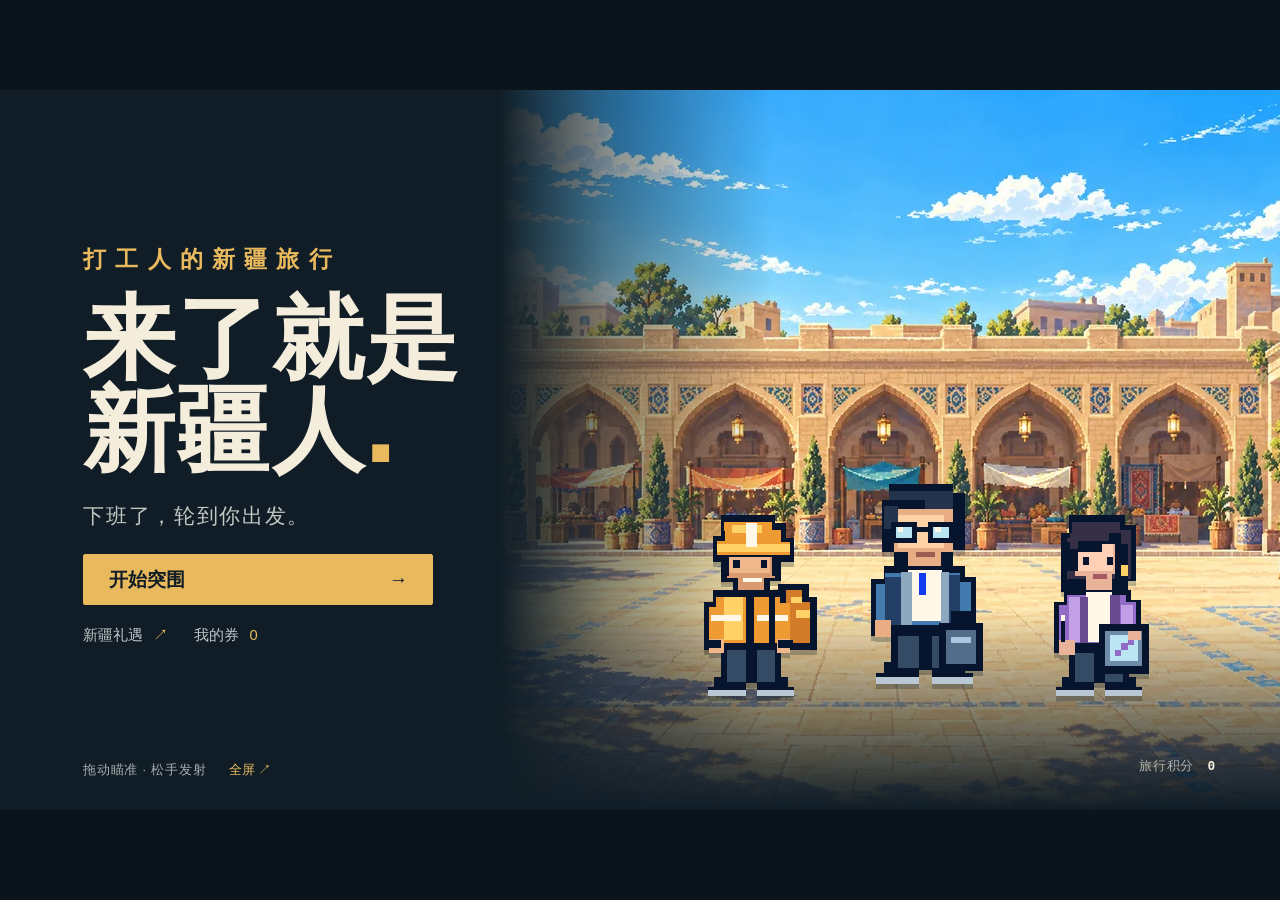
==== commit f3c519c5: "Make health and rewards clear and reduce mobile startup assets" ====
--- a/index.html
+++ b/index.html
@@ -33,7 +33,8 @@
   <link rel="manifest" href="manifest.webmanifest">
   <link rel="stylesheet" href="styles/characters.css?v=6e8423f179">
   <link rel="stylesheet" href="styles/rewards.css?v=bccc361b93">
-  <link rel="stylesheet" href="styles.css?v=4b9c3560dc">
+  <link rel="stylesheet" href="styles.css?v=f96bb09a17">
+  <link rel="stylesheet" href="styles/reward-feedback.css?v=c2acd53a7f">
 </head>
 <body>
 <main id="app" aria-label="来了就是新疆人游戏">
@@ -41,11 +42,11 @@
     <canvas id="game" width="1280" height="720" aria-label="弹射游戏场地"></canvas>
     <button id="qaCompleteBtn" type="button" hidden>QA 完成本关</button>
     <header class="hud">
-      <div class="hud-block hearts" id="hearts" aria-label="生命值">♥ ♥ ♥</div>
       <div class="hud-block stage"><span id="stageName">国际大巴扎</span><small id="eventName">准备突围</small></div>
       <span id="compassCount" hidden>0</span>
       <button class="square-btn" id="pauseBtn" aria-label="暂停游戏">Ⅱ</button>
     </header>
+    <div id="hearts" class="health-bar" role="progressbar" aria-label="生命" aria-valuemin="0" aria-valuemax="3" aria-valuenow="3"><span id="healthFill"></span><span id="healthValue">3 / 3</span></div>
     <div class="combo" id="combo" aria-live="polite">连击 <b>0</b></div>
     <div class="toast" id="toast" aria-live="polite"></div>
     <div class="party" id="party" aria-label="当前角色">
@@ -79,7 +80,7 @@
 
     <section class="modal route-modal" id="routeModal" role="dialog" aria-modal="true" aria-label="新疆五站路线">
       <div class="route-top"><button class="text-btn" data-go-home type="button">← 结束本局</button><span class="route-count" id="routeCount">已完成 0 / 5 站</span><button class="text-btn" data-open-shop type="button">新疆礼遇 · <b data-wallet-balance>0</b> 积分</button></div>
-      <div class="route-body"><div class="route-picture"><img id="routeImage" src="assets/stage-bazaar.png" alt="国际大巴扎"></div><div class="route-copy"><p class="eyebrow">下一站</p><h2 id="routeStageName">国际大巴扎</h2><p id="routeTask">大巴扎集合</p><div class="route-detail"><span>本次出发 <b id="routeHeroName">陈序</b></span><strong id="routeReward">本关通关 +100 积分</strong></div><button class="primary-btn" id="routeStartBtn">开始本站 <span>→</span></button><p class="route-tip">清空障碍，别让它们越过底线。</p></div></div>
+      <div class="route-body"><div class="route-picture"><img id="routeImage" src="assets/optimized/stage-bazaar.webp" alt="国际大巴扎"></div><div class="route-copy"><p class="eyebrow">下一站</p><h2 id="routeStageName">国际大巴扎</h2><p id="routeTask">大巴扎集合</p><div class="route-detail"><span>本次出发 <b id="routeHeroName">陈序</b></span><strong id="routeReward">本关通关 +100 积分</strong></div><button class="primary-btn" id="routeStartBtn">开始本站 <span>→</span></button><p class="route-tip">清空障碍，别让它们越过底线。</p></div></div>
       <div class="route-stations" aria-label="五站进度"><span class="route-node-status active">国际大巴扎</span><span class="route-node-status locked">那拉提草原</span><span class="route-node-status locked">赛里木湖</span><span class="route-node-status locked">喀什古城</span><span class="route-node-status locked">火焰山</span></div>
     </section>
 
@@ -91,5 +92,5 @@
   </section>
 </main>
 <div id="characterRoot"></div><div id="rewardsRoot"></div>
-<script src="src/characters.js?v=7f3f5c5aef"></script><script src="src/rewards.js?v=659561e249"></script><script src="src/game.js?v=9b252c6460"></script>
-</body></html>+<script src="src/characters.js?v=7f3f5c5aef"></script><script src="src/rewards.js?v=659561e249"></script><script src="src/reward-feedback.js?v=bf2c1adc9e"></script><script src="src/game.js?v=d40e0c0e93"></script>
+</body></html>
--- a/styles.css
+++ b/styles.css
@@ -4,7 +4,7 @@
 #app{position:fixed;inset:0;display:grid;place-items:center;background:#0b141a;min-width:320px}#game-shell{position:relative;width:min(100vw,177.77778vh);height:min(100vh,56.25vw);overflow:hidden;background:var(--ink);isolation:isolate;container-type:size}#game{display:block;width:100%;height:100%;touch-action:none;cursor:crosshair;image-rendering:pixelated}
 .modal{position:absolute;inset:0;z-index:20;display:none;align-items:center;justify-content:center;padding:4%;background:#101d26ed}.modal.open{display:flex}.modal button{touch-action:manipulation}.paper-panel{width:min(960px,94%);padding:3.6%;background:var(--ink);border:1px solid var(--line);box-shadow:0 16px 60px #0005}.paper-panel h2,.departure-copy h2{font-size:clamp(24px,3.2vw,44px);line-height:1.3;font-weight:900;letter-spacing:-1px}.eyebrow,.mono{font:700 clamp(10px,1.05vw,13px)/1.4 "Microsoft YaHei",sans-serif;letter-spacing:3px;color:var(--gold);margin:0 0 12px}.primary-btn{min-height:48px;border:1px solid var(--gold);padding:12px 24px;background:var(--gold);color:var(--ink);font-weight:800;font-size:clamp(14px,1.5vw,20px);display:flex;align-items:center;justify-content:space-between;gap:28px;transition:background .12s}.primary-btn:hover{background:#f7d38c}.secondary-btn{padding:12px 18px;background:transparent;border:1px solid var(--line);font-size:14px}.secondary-btn:hover{border-color:var(--paper)}.text-btn{background:transparent;border:0;padding:10px 0;font-size:clamp(11px,1.2vw,15px);color:var(--muted)}.text-btn:hover{color:var(--paper)}
 /* Home: the bazaar is the only large illustration, not a baked-in interface. */
-#startModal{padding:0;background:var(--ink);align-items:stretch;justify-content:flex-start}.home-scene{position:absolute;inset:0 0 0 39%;background:url('assets/stage-bazaar.png') center/cover no-repeat;image-rendering:pixelated}.home-scene:before{content:"";position:absolute;inset:0;background:linear-gradient(90deg,#101d26 0%,#101d2680 14%,#101d2600 35%),linear-gradient(0deg,#101d26 0%,transparent 28%)}.home-content{position:relative;z-index:1;width:44%;padding:5.5% 0 6% 6.5%;display:flex;flex-direction:column;justify-content:center}.home-content .eyebrow{margin-bottom:2.5cqh;font-size:1.8cqw;letter-spacing:.4em}#gameTitle{font-size:clamp(34px,7.2cqw,104px);line-height:.99;letter-spacing:.025em;font-weight:1000}.title-dot{color:var(--gold)}.home-line{font-size:clamp(13px,1.65cqw,23px);color:#c4c8c3;margin:3.7cqh 0 3.3cqh;letter-spacing:.08em}.cover-controls{width:86%;max-width:350px}.cover-controls .primary-btn{width:100%;min-height:6.9cqh;padding:1.6cqh 1.9cqw}.loading-ready{display:none!important}.loading-copy{display:flex;justify-content:space-between;gap:20px;font-size:12px;color:var(--muted)}.loading-track{height:3px;margin:12px 0;background:#34434a}.loading-track i{display:block;width:0;height:100%;background:var(--gold);transition:width .1s}.home-links{display:flex;align-items:center;gap:26px;margin-top:2cqh}.home-links button{border:0;padding:6px 0;background:transparent;color:#bdc4c5;font-size:clamp(11px,1.15cqw,16px)}.home-links button:hover{color:var(--gold)}.home-links span{color:var(--gold);margin-left:6px}.home-footer{position:absolute;z-index:3;bottom:3.7%;left:6.5%;right:5%;display:flex;justify-content:space-between;gap:15px;color:#a4afb0;font-size:clamp(9px,1cqw,13px);letter-spacing:.06em}.home-footer b{color:var(--paper);margin-left:9px;font-family:Consolas,monospace}.home-travelers{position:absolute;display:flex;gap:2%;bottom:14%;left:18%;right:9%;align-items:flex-end;justify-content:center;filter:drop-shadow(0 5px 0 #101d2645)}.home-travelers img{width:27%;height:auto;image-rendering:pixelated}.home-travelers img:nth-child(2){width:30%;margin-bottom:2%}
+#startModal{padding:0;background:var(--ink);align-items:stretch;justify-content:flex-start}.home-scene{position:absolute;inset:0 0 0 39%;background:url('assets/optimized/stage-bazaar.webp') center/cover no-repeat;image-rendering:pixelated}.home-scene:before{content:"";position:absolute;inset:0;background:linear-gradient(90deg,#101d26 0%,#101d2680 14%,#101d2600 35%),linear-gradient(0deg,#101d26 0%,transparent 28%)}.home-content{position:relative;z-index:1;width:44%;padding:5.5% 0 6% 6.5%;display:flex;flex-direction:column;justify-content:center}.home-content .eyebrow{margin-bottom:2.5cqh;font-size:1.8cqw;letter-spacing:.4em}#gameTitle{font-size:clamp(34px,7.2cqw,104px);line-height:.99;letter-spacing:.025em;font-weight:1000}.title-dot{color:var(--gold)}.home-line{font-size:clamp(13px,1.65cqw,23px);color:#c4c8c3;margin:3.7cqh 0 3.3cqh;letter-spacing:.08em}.cover-controls{width:86%;max-width:350px}.cover-controls .primary-btn{width:100%;min-height:6.9cqh;padding:1.6cqh 1.9cqw}.loading-ready{display:none!important}.loading-copy{display:flex;justify-content:space-between;gap:20px;font-size:12px;color:var(--muted)}.loading-track{height:3px;margin:12px 0;background:#34434a}.loading-track i{display:block;width:0;height:100%;background:var(--gold);transition:width .1s}.home-links{display:flex;align-items:center;gap:26px;margin-top:2cqh}.home-links button{border:0;padding:6px 0;background:transparent;color:#bdc4c5;font-size:clamp(11px,1.15cqw,16px)}.home-links button:hover{color:var(--gold)}.home-links span{color:var(--gold);margin-left:6px}.home-footer{position:absolute;z-index:3;bottom:3.7%;left:6.5%;right:5%;display:flex;justify-content:space-between;gap:15px;color:#a4afb0;font-size:clamp(9px,1cqw,13px);letter-spacing:.06em}.home-footer b{color:var(--paper);margin-left:9px;font-family:Consolas,monospace}.home-travelers{position:absolute;display:flex;gap:2%;bottom:14%;left:18%;right:9%;align-items:flex-end;justify-content:center;filter:drop-shadow(0 5px 0 #101d2645)}.home-travelers img{width:27%;height:auto;image-rendering:pixelated}.home-travelers img:nth-child(2){width:30%;margin-bottom:2%}
 /* Route: only the five playable destinations, one current call to action. */
 .route-modal{background:var(--ink);padding:3.4% 5%;flex-direction:column;justify-content:space-between;gap:3cqh}.route-top{display:flex;width:100%;justify-content:space-between;align-items:center;gap:15px}.route-count{font-size:clamp(11px,1.15cqw,15px);color:var(--muted);font-weight:400}.route-body{display:grid;grid-template-columns:1.12fr 1fr;gap:6%;width:100%;min-height:0;flex:1;align-items:center}.route-picture{height:100%;max-height:44cqh;overflow:hidden;position:relative;border:1px solid #53605e}.route-picture img{height:100%;width:100%;object-fit:cover;image-rendering:pixelated}.route-copy .eyebrow{margin-bottom:1.4cqh}.route-copy h2{font-size:clamp(24px,4cqw,51px);font-weight:900;line-height:1.2;letter-spacing:-.04em}.route-copy>p:not(.eyebrow){color:var(--muted);margin-top:1.5cqh;font-size:clamp(11px,1.3cqw,16px)}.route-detail{display:grid;gap:1.2cqh;margin:3cqh 0;font-size:clamp(11px,1.2cqw,15px)}.route-detail span{color:var(--muted)}.route-detail b{color:var(--paper);margin-left:12px}.route-detail strong{color:var(--gold);font-weight:500}.route-copy .primary-btn{min-width:80%;min-height:7cqh;padding:1.4cqh 2cqw}.route-copy .route-tip{font-size:clamp(9px,1cqw,13px)!important}.route-stations{width:100%;display:grid;grid-template-columns:repeat(5,1fr);padding-top:2.5cqh}.route-node-status{position:relative;text-align:center;font-size:clamp(9px,1.1cqw,14px);padding:3cqh 4px 0;color:#7e898d;border-top:1px solid #47545b}.route-node-status:before{content:"";position:absolute;top:-5px;left:calc(50% - 4px);height:8px;width:8px;border:1px solid #667378;background:var(--ink)}.route-node-status.active{color:var(--gold)}.route-node-status.active:before{background:var(--gold);border-color:var(--gold);outline:4px solid #e9b95e20}.route-node-status.completed{color:#bac7ba}.route-node-status.completed:before{background:#92b9a0;border-color:#92b9a0}
 /* Combat is open space. Information hugs the frame. */
@@ -12,7 +12,7 @@
 .skill-rack{position:absolute;left:3%;bottom:3%;z-index:9;width:31%;padding:12px;background:#101d26f2;border:1px solid #667276;pointer-events:auto}.skill-rack-title{display:flex;gap:12px;align-items:center;margin-bottom:10px;font-size:13px}.skill-rack-title small{font-size:10px;color:var(--muted)}.skill-rack-toggle{margin-left:auto;width:30px;height:30px;border:0;background:#26353e;color:var(--paper);font-size:16px}.skill-rack.collapsed{width:auto;padding:6px 8px 6px 15px}.skill-rack.collapsed .skill-rack-title{margin:0}.skill-rack.collapsed .skill-slots,.skill-rack.collapsed .skill-detail,.skill-rack.collapsed small{display:none!important}.skill-rack.collapsed .skill-rack-toggle{transform:rotate(180deg)}.skill-slots{display:grid;grid-template-columns:1fr 1fr;gap:6px}.skill-slot{position:relative;display:flex;align-items:center;gap:8px;padding:9px 6px;min-width:0;border:1px solid #46545d;background:#1b2b35;text-align:left}.skill-slot-icon{width:25px;flex-shrink:0;color:#84949b}.skill-slot svg{display:block;width:100%}.skill-copy{min-width:0}.skill-copy b{display:block;font-size:11px;white-space:nowrap}.skill-copy small{display:none}.skill-state{font-size:9px;color:#90a0a6;position:absolute;right:4px;top:1px}.skill-slot.learned{border-color:#c7a667}.skill-slot.learned .skill-slot-icon{color:var(--gold)}.skill-detail{position:absolute;bottom:calc(100% + 8px);left:0;right:0;padding:16px;background:#101d26f8;border:1px solid var(--gold);font-size:12px;line-height:1.7}.skill-detail-close{position:absolute;top:4px;right:4px;border:0;background:transparent;font-size:23px}.skill-detail-icon{display:none}.skill-detail-copy>span{color:var(--muted);font-size:11px}.skill-detail-copy h3{font-size:18px}.skill-detail-copy strong{color:var(--gold)}.skill-detail-copy p{margin:8px 0}.skill-detail-change{border-top:1px solid var(--line);padding-top:8px;font-size:10px}
 #game-shell:has(.modal.open) .hud,#game-shell:has(.modal.open) .party,#game-shell:has(.modal.open) .skill-rack,#game-shell:has(.modal.open) .combo{visibility:hidden}
 /* Rewards and choices: value first, explanations once. */
-.upgrade-sub{color:var(--muted);font-size:clamp(11px,1.15cqw,15px);margin:12px 0 26px}.upgrade-grid,.skill-learn-grid{display:grid;grid-template-columns:repeat(3,1fr);gap:16px}.upgrade-card,.skill-learn-card{position:relative;border:1px solid #58656a;background:#1c2c35;text-align:left;color:var(--paper);padding:22px 18px;display:flex;flex-direction:column;min-width:0;transition:border-color .15s,background .15s}.upgrade-card:hover,.skill-learn-card:hover{border-color:var(--gold);background:#28383d}.upgrade-icon{font-size:34px;color:var(--gold);margin-bottom:20px}.upgrade-card b{font-size:21px;margin-bottom:10px}.upgrade-card small{font-size:13px;color:#b7c3c6;line-height:1.5}.skill-card-top{display:flex;gap:10px;align-items:center;margin-bottom:18px}.skill-learn-icon{width:34px;color:var(--gold)}.skill-learn-icon svg{width:100%}.skill-card-top b{display:block;font-size:19px}.skill-card-type{display:none}.skill-learn-card em{position:absolute;right:12px;top:10px;font:10px Consolas,monospace;color:var(--muted)}.skill-main-effect{color:var(--gold);font-size:clamp(15px,1.7cqw,23px);line-height:1.3;margin-bottom:12px}.skill-learn-card>small{font-size:12px;color:#b4c1c4;line-height:1.6}.skill-value-change{margin-top:auto;padding-top:18px;font-size:10px;color:var(--muted);display:flex;gap:5px;flex-wrap:wrap}.skill-select-label{display:none}.compact-panel{width:min(420px,70%);text-align:center;padding:4%}.compact-panel h2{margin:0 0 28px}.compact-panel button{width:100%;justify-content:center;margin:10px 0}.departure-panel{display:grid;grid-template-columns:.9fr 1.1fr;width:92%;max-height:90%;background:var(--ink);border:1px solid var(--line);overflow:hidden}.departure-scene{background:url('assets/stage-bazaar.png') center/cover;min-height:300px;image-rendering:pixelated}.departure-copy{padding:8%;display:flex;flex-direction:column;align-items:flex-start;justify-content:center}.departure-copy h2{font-size:clamp(23px,2.7cqw,36px)}.departure-copy blockquote{font-size:clamp(12px,1.25cqw,16px);line-height:1.65;color:var(--muted);margin:16px 0}.stage-reward{font:700 clamp(20px,2.9cqw,36px)/1.2 "Microsoft YaHei",sans-serif;color:var(--gold);margin:5px 0 26px}.departure-copy .primary-btn{width:100%}.departure-copy .text-btn{margin-top:10px}.ending-panel{max-width:740px;text-align:center;padding:5%}.ending-soul{color:var(--muted);margin:20px 0 12px;font-size:16px}.ending-panel #endSummary{color:#a7b5b8;font-size:12px;line-height:1.7}.end-wallet{margin:26px 0;display:flex;align-items:center;justify-content:center;gap:16px;color:var(--muted);font-size:13px}.end-wallet strong{font:700 32px Consolas,monospace;color:var(--gold)}.ending-panel>.primary-btn{justify-content:center;margin:0 auto;min-width:270px}.ending-panel>.text-btn{margin-top:14px}
+.upgrade-sub{color:var(--muted);font-size:clamp(11px,1.15cqw,15px);margin:12px 0 26px}.upgrade-grid,.skill-learn-grid{display:grid;grid-template-columns:repeat(3,1fr);gap:16px}.upgrade-card,.skill-learn-card{position:relative;border:1px solid #58656a;background:#1c2c35;text-align:left;color:var(--paper);padding:22px 18px;display:flex;flex-direction:column;min-width:0;transition:border-color .15s,background .15s}.upgrade-card:hover,.skill-learn-card:hover{border-color:var(--gold);background:#28383d}.upgrade-icon{font-size:34px;color:var(--gold);margin-bottom:20px}.upgrade-card b{font-size:21px;margin-bottom:10px}.upgrade-card small{font-size:13px;color:#b7c3c6;line-height:1.5}.skill-card-top{display:flex;gap:10px;align-items:center;margin-bottom:18px}.skill-learn-icon{width:34px;color:var(--gold)}.skill-learn-icon svg{width:100%}.skill-card-top b{display:block;font-size:19px}.skill-card-type{display:none}.skill-learn-card em{position:absolute;right:12px;top:10px;font:10px Consolas,monospace;color:var(--muted)}.skill-main-effect{color:var(--gold);font-size:clamp(15px,1.7cqw,23px);line-height:1.3;margin-bottom:12px}.skill-learn-card>small{font-size:12px;color:#b4c1c4;line-height:1.6}.skill-value-change{margin-top:auto;padding-top:18px;font-size:10px;color:var(--muted);display:flex;gap:5px;flex-wrap:wrap}.skill-select-label{display:none}.compact-panel{width:min(420px,70%);text-align:center;padding:4%}.compact-panel h2{margin:0 0 28px}.compact-panel button{width:100%;justify-content:center;margin:10px 0}.departure-panel{display:grid;grid-template-columns:.9fr 1.1fr;width:92%;max-height:90%;background:var(--ink);border:1px solid var(--line);overflow:hidden}.departure-scene{background:url('assets/optimized/stage-bazaar.webp') center/cover;min-height:300px;image-rendering:pixelated}.departure-copy{padding:8%;display:flex;flex-direction:column;align-items:flex-start;justify-content:center}.departure-copy h2{font-size:clamp(23px,2.7cqw,36px)}.departure-copy blockquote{font-size:clamp(12px,1.25cqw,16px);line-height:1.65;color:var(--muted);margin:16px 0}.stage-reward{font:700 clamp(20px,2.9cqw,36px)/1.2 "Microsoft YaHei",sans-serif;color:var(--gold);margin:5px 0 26px}.departure-copy .primary-btn{width:100%}.departure-copy .text-btn{margin-top:10px}.ending-panel{max-width:740px;text-align:center;padding:5%}.ending-soul{color:var(--muted);margin:20px 0 12px;font-size:16px}.ending-panel #endSummary{color:#a7b5b8;font-size:12px;line-height:1.7}.end-wallet{margin:26px 0;display:flex;align-items:center;justify-content:center;gap:16px;color:var(--muted);font-size:13px}.end-wallet strong{font:700 32px Consolas,monospace;color:var(--gold)}.ending-panel>.primary-btn{justify-content:center;margin:0 auto;min-width:270px}.ending-panel>.text-btn{margin-top:14px}
 /* The independently delivered modules share this same visual language. */
 .nc-screen{--nc-ink:var(--ink);--nc-paper:var(--paper);--nc-blue:var(--gold);background:var(--ink)}.nc-panel{width:min(1060px,100%)}.nc-header h1{font-size:clamp(24px,3vw,38px);letter-spacing:-1px}.nc-eyebrow{color:var(--gold);letter-spacing:2px}.nc-close{border:1px solid var(--line);color:var(--muted)}.nc-roster{gap:20px}.nc-card-inner{background:#1c2c35;color:var(--paper);border:1px solid #4b5960;box-shadow:none;overflow:hidden}.nc-choice:checked+.nc-card-inner{border-color:var(--gold);box-shadow:0 0 0 1px var(--gold)}.nc-card-top,.nc-card-bottom,.nc-nameplate small,.nc-selected-line{display:none}.nc-portrait{background:#283b45;background-image:none;border:0;height:170px;position:relative}.nc-portrait img{height:88%;align-self:flex-end;image-rendering:pixelated}.nc-choice:checked+.nc-card-inner .nc-portrait{background:#394844}.nc-nameplate{padding:19px 20px 6px}.nc-nameplate>span{color:#acb9bd;font-weight:400}.nc-nameplate strong{font-size:29px}.nc-info{padding:0 20px 20px}.nc-intro{font-size:13px;min-height:64px;color:#bdc8cb;line-height:1.7}.nc-trait{background:transparent;border:0;border-top:1px solid #47565b;padding:14px 0 0;margin-top:auto}.nc-trait b{color:var(--gold);font-size:17px}.nc-trait span{font-size:13px;color:var(--paper)}.nc-cost{color:#b8a08d;font-size:12px;margin-top:12px}.nc-cost b{font-weight:400}.nc-footer{justify-content:center;margin-top:26px}.nc-confirm{background:var(--gold);color:var(--ink);border:1px solid var(--gold);box-shadow:none;min-width:290px}.nc-confirm:active{box-shadow:none}
 .niuma-rewards{--nr-ink:var(--ink);--nr-paper:var(--paper);--nr-blue:#345e68;--nr-gold:var(--gold);--nr-mint:#c8d1ba;--nr-coral:#d9ba9b;background:#101d26f5}.niuma-rewards .nr-sheet{border:1px solid #5f6a68;box-shadow:none;background:var(--paper);padding:28px}.niuma-rewards .nr-eyebrow{color:#586c6e;letter-spacing:1px}.niuma-rewards h2{font-size:30px}.niuma-rewards .nr-disclaimer{background:transparent;border:0;padding:0;margin-top:5px;color:#776855;font-size:12px;font-weight:400}.niuma-rewards .nr-wallet{background:transparent;border:0;border-bottom:1px solid #c4c2b4;color:var(--ink);padding:14px 0;margin:8px 0 15px}.niuma-rewards .nr-wallet strong{color:#335d63;font-size:34px}.niuma-rewards .nr-wallet p{color:#667575}.niuma-rewards button{border:1px solid #526e70;border-radius:2px;font-weight:700}.niuma-rewards .nr-tabs{border:0;padding:0;gap:25px}.niuma-rewards .nr-tabs button{padding:5px 0;border:0;border-bottom:2px solid transparent;min-height:35px;color:#667574}.niuma-rewards .nr-tabs button[aria-pressed="true"]{background:transparent;color:var(--ink);border-color:var(--ink)}.niuma-rewards .nr-close{background:transparent;color:var(--ink);border:0;font-size:25px}.niuma-rewards .nr-status{font-size:12px;min-height:28px}.niuma-rewards .nr-ticket{background:#fffaf0;border:1px solid #b9bfb5;box-shadow:none}.niuma-rewards .nr-ticket-top,.niuma-rewards .nr-dates .nr-ticket-top,.niuma-rewards .nr-dairy .nr-ticket-top,.niuma-rewards .nr-gift .nr-ticket-top{background:#e3e5d8;border:0;color:#596b66;font-weight:400}.niuma-rewards .nr-stamp{border:0;padding:0;font-size:10px;font-weight:400}.niuma-rewards .nr-product{padding-top:16px}.niuma-rewards .nr-icon{display:none}.niuma-rewards h3{font-size:16px}.niuma-rewards .nr-value strong{font-size:43px;color:#315a60}.niuma-rewards .nr-value span{font-size:12px;font-weight:400}.niuma-rewards .nr-ticket-bottom{border-top:1px dashed #b0b9ac}.niuma-rewards .nr-ticket-bottom:before,.niuma-rewards .nr-ticket-bottom:after{display:none}.niuma-rewards .nr-footer{color:#748079;font-size:10px;margin-top:18px}.niuma-rewards .nr-dialog{box-shadow:none;border:1px solid #737c70}.niuma-rewards .nr-secondary{background:transparent;color:var(--ink)}
@@ -23,3 +23,12 @@
 @media(max-height:450px) and (min-width:540px){.nc-screen{padding:10px 18px}.nc-header{margin-bottom:9px}.nc-header h1{font-size:21px}.nc-eyebrow{font-size:9px;margin-bottom:4px}.nc-identity{height:75px;border:0}.nc-portrait{width:75px;height:75px;border:0}.nc-nameplate{padding:4px 10px;gap:3px}.nc-nameplate strong{font-size:22px}.nc-intro{min-height:39px;line-height:1.4;padding-top:6px;font-size:11px}.nc-info{padding:0 10px 10px}.nc-trait{padding:6px 0 0;gap:0}.nc-trait b{font-size:13px}.nc-trait span{font-size:10px}.nc-cost{font-size:10px;margin-top:6px}.nc-footer{margin-top:10px}.nc-confirm{min-height:36px;font-size:13px!important}.nc-roster{gap:10px}.niuma-rewards .nr-sheet{padding:14px 20px}.niuma-rewards .nr-grid{gap:9px}.niuma-rewards .nr-wallet p{font-size:10px}.niuma-rewards .nr-product{padding-top:10px}.niuma-rewards .nr-value{padding-bottom:8px}.niuma-rewards .nr-value strong{font-size:34px}.niuma-rewards .nr-ticket-bottom{padding:8px}.niuma-rewards .nr-ticket-bottom button{min-height:34px;font-size:12px}.niuma-rewards .nr-footer{display:none}.niuma-rewards .nr-cost{margin-bottom:4px}.niuma-rewards .nr-wallet strong{font-size:27px}.niuma-rewards .nr-status{min-height:22px;padding:2px 0}.niuma-rewards .nr-disclaimer{font-size:11px}.niuma-rewards .nr-tabs button{min-height:30px;font-size:12px}.niuma-rewards h2{font-size:23px}}
 @media(max-width:539px){.nc-screen{padding:20px 14px}.nc-header h1{font-size:23px}.nc-identity{height:100px}.nc-portrait{height:100px;width:110px}.nc-nameplate{padding:12px}.nc-intro{min-height:auto;margin-bottom:13px}.nc-info{padding:5px 16px 18px}.nc-footer{padding-bottom:20px}.nc-confirm{width:100%}.niuma-rewards .nr-sheet{padding:18px}.niuma-rewards h2{font-size:24px}.niuma-rewards .nr-wallet>div{gap:6px}.niuma-rewards .nr-wallet p{font-size:11px}}
 @media(prefers-reduced-motion:reduce){*,*:before,*:after{animation:none!important;transition:none!important;scroll-behavior:auto!important}}
+/* Health follows the player, leaving the upper frame for the stage reward. */
+.hud .stage{grid-column:2;grid-row:1}.hud .square-btn{grid-column:3;grid-row:1}
+.health-bar{position:absolute;z-index:6;left:50%;top:85.55%;transform:translateX(-50%);width:14.85%;height:3.34cqh;min-height:14px;border:2px solid #101d26;background:#25343b;box-shadow:0 0 0 1px #f4eddc8c;overflow:hidden;pointer-events:none}
+#healthFill{position:absolute;inset:0 auto 0 0;width:100%;background:#91b89a;transition:width .22s ease-out,background .2s}
+#healthValue{position:absolute;inset:0;display:grid;place-items:center;font:800 clamp(10px,1.05cqw,14px)/1 Consolas,monospace;color:#fff9eb;text-shadow:0 1px 2px #101d26,1px 0 1px #101d26}
+.health-bar.low #healthFill{background:#e1755d}.health-bar.low{box-shadow:0 0 0 1px #f1a38c,0 0 12px #d4533a66}.health-bar.damage{animation:health-hit .45s ease-out}
+#game-shell:has(.modal.open) .health-bar{visibility:hidden}.toast{bottom:3.2%;max-width:43%;font-size:clamp(10px,1.1cqw,14px);padding:7px 12px}
+@keyframes health-hit{0%,40%{filter:brightness(1.8)}20%,60%{filter:brightness(1)}80%{filter:brightness(1.3)}}
+.asset-degraded .loading-ready{display:block!important;font-size:clamp(10px,1cqw,13px);color:var(--muted);margin-bottom:10px}.route-picture{background:#243843}
--- a/styles/reward-feedback.css
+++ b/styles/reward-feedback.css
@@ -0,0 +1,19 @@
+/* Pending reward is the battle's one gold number. Earned value lives in the wallet. */
+.points-hud{grid-column:1;grid-row:1;justify-self:start;display:grid;grid-template-columns:auto auto;align-items:baseline;column-gap:.8cqw;row-gap:2px;padding:.55cqw 1cqw .6cqw;background:#101d26ee;border-left:3px solid #e9b95e;color:#f4eddc;font-family:"Microsoft YaHei","PingFang SC",sans-serif;white-space:nowrap}
+.points-goal-label{font-size:clamp(10px,1.05cqw,14px);color:#d6d7c9}
+.points-goal{display:flex;align-items:baseline;gap:.35cqw;color:#e9b95e}
+.points-goal-value{font:800 clamp(23px,2.8cqw,37px)/1.05 Consolas,monospace;letter-spacing:-.04em;font-variant-numeric:tabular-nums}
+.points-goal>span{font-size:clamp(10px,1cqw,13px)}
+.points-wallet{grid-column:1/-1;color:#b4c0c0;font-size:clamp(9px,1cqw,13px)}
+.points-wallet-value{margin-left:.5cqw;color:#f4eddc;font-family:Consolas,monospace;font-variant-numeric:tabular-nums;font-weight:500}
+.hud:has(.points-hud)>.stage{grid-column:2;grid-row:1}
+.hud:has(.points-hud)>.square-btn{grid-column:3;grid-row:1}
+#game-shell:has(.modal.open) .points-hud{visibility:hidden}
+.departure-copy .points-reward-line{display:flex;align-items:baseline;flex-wrap:wrap;gap:.7cqw;margin:0 0 .4cqh;line-height:1.1;max-width:100%;transform-origin:left center}
+.points-earned-amount{font:900 clamp(38px,5.7cqw,73px)/1 Consolas,monospace;letter-spacing:-.06em;font-variant-numeric:tabular-nums}
+.points-earned-unit{font:700 clamp(12px,1.45cqw,19px)/1.35 "Microsoft YaHei",sans-serif;color:#e9b95e}
+.departure-copy .points-redemption-hint{margin:.6cqh 0 2.5cqh;color:#b4c0c0;font-size:clamp(10px,1.05cqw,14px);line-height:1.5}
+.points-earned{animation:points-arrive .52s cubic-bezier(.2,.7,.2,1) both}
+@keyframes points-arrive{0%{opacity:.15;transform:translateY(8px) scale(.94)}60%{opacity:1;transform:translateY(0) scale(1.025)}100%{opacity:1;transform:none}}
+@media(max-height:450px) and (min-width:540px){.departure-copy .points-redemption-hint{margin-bottom:1.8cqh}.departure-copy .points-reward-line{gap:.6cqw}.points-hud{padding:.55cqw .8cqw}}
+@media(prefers-reduced-motion:reduce){.points-earned{animation:none}}
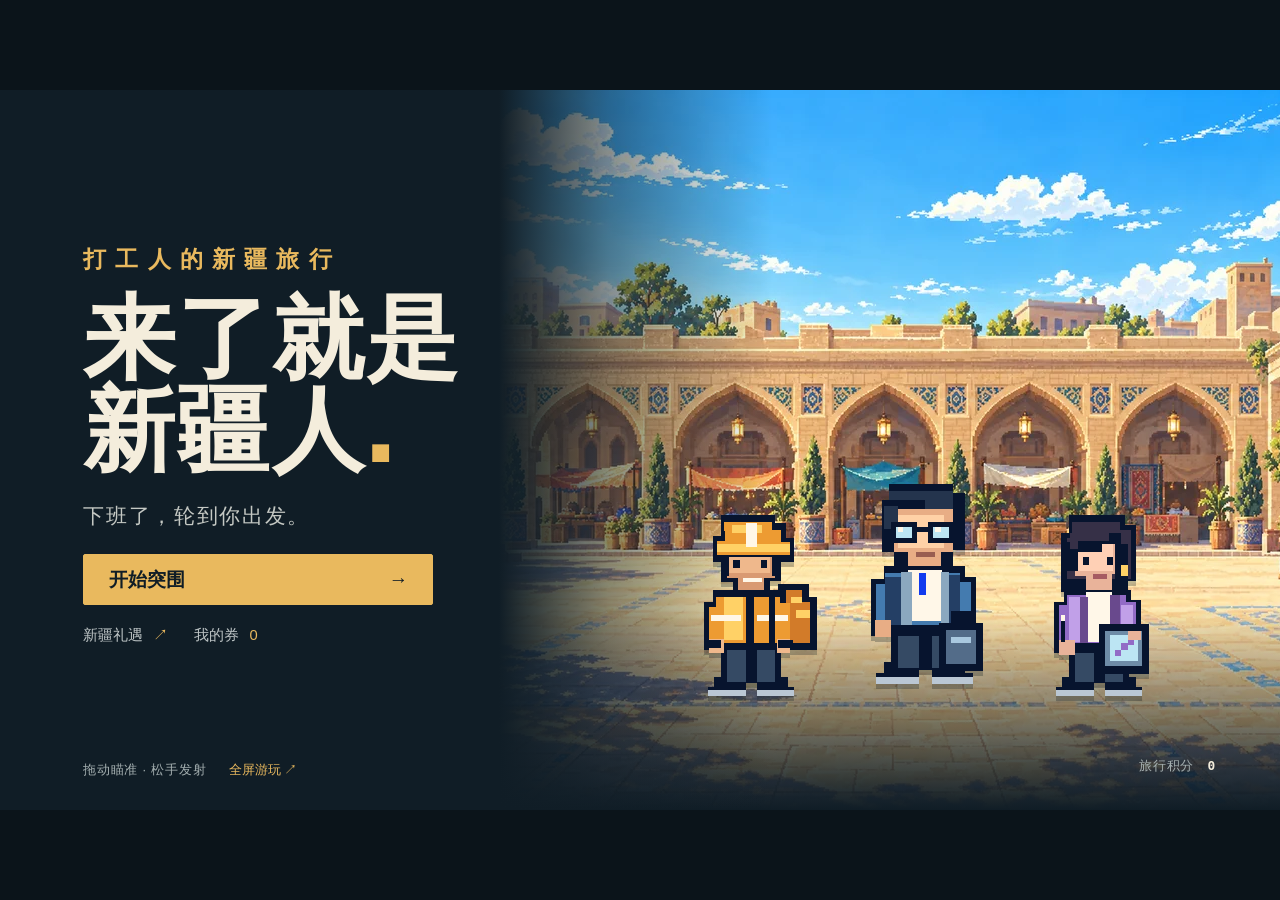
==== commit fc53de85: "Make mobile play independent of native fullscreen" ====
--- a/index.html
+++ b/index.html
@@ -31,12 +31,18 @@
   <title>来了就是新疆人</title>
   <link rel="icon" href="assets/characters/chen-xu-portrait.svg" type="image/svg+xml">
   <link rel="manifest" href="manifest.webmanifest">
-  <link rel="stylesheet" href="styles/characters.css?v=6e8423f179">
-  <link rel="stylesheet" href="styles/rewards.css?v=bccc361b93">
-  <link rel="stylesheet" href="styles.css?v=f96bb09a17">
-  <link rel="stylesheet" href="styles/reward-feedback.css?v=c2acd53a7f">
+  <link rel="stylesheet" href="styles/characters.css?v=e50149db79">
+  <link rel="stylesheet" href="styles/rewards.css?v=2951058b75">
+  <link rel="stylesheet" href="styles.css?v=f94897d97c">
+  <link rel="stylesheet" href="styles/reward-feedback.css?v=ea91c38384">
+  <link rel="stylesheet" href="styles/viewport.css?v=df6c0137bb">
+  <link rel="stylesheet" href="styles/mobile-layout.css?v=d166aedb1c">
 </head>
 <body>
+<div id="viewport-safe-area" aria-hidden="true"></div>
+<div id="viewport-root">
+<div id="viewport-toolbar" hidden><span id="viewportModeLabel">网页横屏模式</span><button type="button" id="exitViewportMode">退出横屏</button></div>
+<div id="viewport-content">
 <main id="app" aria-label="来了就是新疆人游戏">
   <section id="game-shell">
     <canvas id="game" width="1280" height="720" aria-label="弹射游戏场地"></canvas>
@@ -69,7 +75,7 @@
         <h1 id="gameTitle">来了就是<br>新疆人<span class="title-dot">.</span></h1>
         <p class="home-line">下班了，轮到你出发。</p>
         <div class="cover-controls">
-          <div id="loadingState" aria-live="polite"><div class="loading-copy"><span>装好行囊</span><b id="loadingPercent">0%</b></div><div class="loading-track"><i id="loadingProgress"></i></div></div>
+          <div id="loadingState" aria-live="polite"><div class="loading-copy"><span>装好行囊</span><b id="loadingPercent">0%</b></div><div class="loading-track"><i id="loadingProgress"></i></div><p class="first-load-note">首次打开可能需要更多时间，请稍候。</p></div>
           <p id="loadingReady" class="loading-ready" hidden>选择角色，打穿五站新疆。</p>
           <button class="primary-btn" id="startBtn" hidden>开始突围 <span>→</span></button>
           <div class="home-links"><button type="button" data-open-shop>新疆礼遇 <span>↗</span></button><button type="button" data-open-coupons>我的券 <span data-coupon-count>0</span></button></div>
@@ -79,7 +85,7 @@
     </section>
 
     <section class="modal route-modal" id="routeModal" role="dialog" aria-modal="true" aria-label="新疆五站路线">
-      <div class="route-top"><button class="text-btn" data-go-home type="button">← 结束本局</button><span class="route-count" id="routeCount">已完成 0 / 5 站</span><button class="text-btn" data-open-shop type="button">新疆礼遇 · <b data-wallet-balance>0</b> 积分</button></div>
+      <div class="route-top"><button class="text-btn" data-go-home type="button">← 结束本局</button><span class="route-count" id="routeCount">已完成 0 / 5 站</span><div class="route-controls"><button class="text-btn" data-fullscreen type="button">横屏游玩 ↗</button><button class="text-btn" data-open-shop type="button">新疆礼遇 · <b data-wallet-balance>0</b> 积分</button></div></div>
       <div class="route-body"><div class="route-picture"><img id="routeImage" src="assets/optimized/stage-bazaar.webp" alt="国际大巴扎"></div><div class="route-copy"><p class="eyebrow">下一站</p><h2 id="routeStageName">国际大巴扎</h2><p id="routeTask">大巴扎集合</p><div class="route-detail"><span>本次出发 <b id="routeHeroName">陈序</b></span><strong id="routeReward">本关通关 +100 积分</strong></div><button class="primary-btn" id="routeStartBtn">开始本站 <span>→</span></button><p class="route-tip">清空障碍，别让它们越过底线。</p></div></div>
       <div class="route-stations" aria-label="五站进度"><span class="route-node-status active">国际大巴扎</span><span class="route-node-status locked">那拉提草原</span><span class="route-node-status locked">赛里木湖</span><span class="route-node-status locked">喀什古城</span><span class="route-node-status locked">火焰山</span></div>
     </section>
@@ -90,7 +96,11 @@
     <section class="modal" id="pauseModal" role="dialog" aria-modal="true" aria-labelledby="pauseTitle"><div class="paper-panel compact-panel"><p class="eyebrow">歇一会儿</p><h2 id="pauseTitle">旅途暂停</h2><button class="primary-btn" id="resumeBtn">继续突围</button><button class="secondary-btn" data-fullscreen type="button">全屏游玩 ↗</button><button class="secondary-btn" id="restartBtn">换个角色，重新出发</button><button class="text-btn" data-go-home type="button">结束本局，返回首页</button></div></section>
     <section class="modal" id="endModal" role="dialog" aria-modal="true" aria-labelledby="endTitle"><div class="paper-panel ending-panel"><p class="eyebrow" id="endKicker">五站突围完成</p><h2 id="endTitle">把远方，带回来。</h2><p id="endSoul" class="ending-soul"></p><p id="endSummary"></p><p id="endNote" hidden></p><div class="end-wallet">旅行积分 <strong data-wallet-balance>0</strong><button type="button" class="text-btn" data-open-shop>兑换新疆礼遇 ↗</button></div><button class="primary-btn" id="againBtn">再出发一次</button><button class="text-btn" data-go-home type="button">返回首页</button></div></section>
   </section>
+  <aside class="mobile-browser-note" aria-label="手机游玩提示"><span>推荐使用手机浏览器打开，横屏体验更佳</span><small>首次打开可能需要更多时间，请稍候。</small></aside>
+  <aside id="portraitPlayHint"><span>展开横向视野，更方便瞄准</span><button type="button" data-fullscreen>横屏游玩 ↗</button></aside>
 </main>
 <div id="characterRoot"></div><div id="rewardsRoot"></div>
-<script src="src/characters.js?v=7f3f5c5aef"></script><script src="src/rewards.js?v=659561e249"></script><script src="src/reward-feedback.js?v=bf2c1adc9e"></script><script src="src/game.js?v=d40e0c0e93"></script>
+</div></div>
+<script src="src/viewport.js?v=99864e4347"></script>
+<script src="src/characters.js?v=7f3f5c5aef"></script><script src="src/rewards.js?v=659561e249"></script><script src="src/reward-feedback.js?v=bf2c1adc9e"></script><script src="src/game.js?v=c27778d6d4"></script>
 </body></html>
--- a/styles/characters.css
+++ b/styles/characters.css
@@ -25,7 +25,7 @@
 .nc-panel { width: min(1060px, 100%); margin: auto; min-width: 0; }
 .nc-header { display: flex; justify-content: space-between; align-items: center; gap: 16px; margin-bottom: 22px; }
 .nc-eyebrow { margin: 0 0 6px; font: 700 12px/1.2 "Courier New", "Microsoft YaHei", monospace; letter-spacing: 3px; color: #a6b7d2; }
-.nc-header h1 { margin: 0; font-size: clamp(23px, 3.1vw, 36px); line-height: 1.2; font-weight: 900; letter-spacing: 1px; }
+.nc-header h1 { margin: 0; font-size: clamp(23px, 3.1cqw, 36px); line-height: 1.2; font-weight: 900; letter-spacing: 1px; }
 .nc-close { flex-shrink: 0; display: grid; place-items: center; width: 44px; height: 44px; padding: 0; border: 2px solid #7284a4; background: transparent; color: var(--nc-paper); font-size: 27px !important; line-height: 1 !important; }
 .nc-roster { display: grid; grid-template-columns: repeat(3, minmax(0, 1fr)); gap: 20px; }
 .nc-card { position: relative; min-width: 0; display: block; cursor: pointer; color: var(--nc-ink); }
@@ -58,7 +58,7 @@
 .nc-confirm { min-width: 225px; min-height: 48px; padding: 10px 24px; border: 2px solid #8fa6ff; background: var(--nc-blue); color: white; font-weight: 800 !important; box-shadow: 4px 4px 0 #020817; }
 .nc-confirm:active { transform: translate(2px, 2px); box-shadow: 2px 2px 0 #020817; }
 @media (hover: hover) { .nc-card:hover .nc-card-inner { transform: translateY(-2px); } }
-@media (max-height: 650px) and (min-width: 540px) {
+@container viewport (max-height: 650px) and (min-width: 540px) {
   .nc-screen { padding-top: 12px; padding-bottom: 12px; }
   .nc-header { margin-bottom: 12px; }
   .nc-header h1 { font-size: 25px; }
@@ -73,7 +73,7 @@
   .nc-card-bottom { padding: 6px 12px; }
   .nc-footer { margin-top: 14px; }
 }
-@media (max-height: 450px) and (min-width: 540px) {
+@container viewport (max-height: 450px) and (min-width: 540px) {
   .nc-screen { padding: 8px max(14px, env(safe-area-inset-right)) 8px max(14px, env(safe-area-inset-left)); }
   .nc-header { margin-bottom: 8px; }
   .nc-header h1 { font-size: 22px; }
@@ -95,7 +95,7 @@
   .nc-confirm { min-height: 40px; padding: 5px 16px; font-size: 14px !important; }
   .nc-selected-line { font-size: 12px; }
 }
-@media (max-width: 539px) {
+@container viewport (max-width: 539px) {
   .nc-roster { grid-template-columns: 1fr; gap: 16px; }
   .nc-identity { flex-direction: row; height: 115px; border-bottom: 1px solid #07142e22; }
   .nc-portrait { height: 115px; width: 120px; border: 0; border-right: 1px solid #07142e22; flex-shrink: 0; }
--- a/styles/rewards.css
+++ b/styles/rewards.css
@@ -9,7 +9,7 @@
 .niuma-rewards .nr-sheet { width:min(960px,100%); max-height:100%; overflow:auto; overscroll-behavior:contain; background:var(--nr-paper); border:3px solid var(--nr-ink); box-shadow:7px 7px 0 #123bee; padding:24px; }
 .niuma-rewards .nr-header { display:flex; justify-content:space-between; align-items:center; gap:12px; }
 .niuma-rewards .nr-eyebrow { color:var(--nr-blue); font-size:12px; font-weight:800; letter-spacing:2px; }
-.niuma-rewards h2 { font:900 clamp(23px,4vw,34px)/1.4 "Microsoft YaHei", sans-serif; letter-spacing:-1px; }
+.niuma-rewards h2 { font:900 clamp(23px,4cqw,34px)/1.4 "Microsoft YaHei", sans-serif; letter-spacing:-1px; }
 .niuma-rewards .nr-close { width:44px; flex:none; padding:0; font-size:26px; background:var(--nr-ink); }
 .niuma-rewards .nr-disclaimer { background:var(--nr-gold); padding:9px 12px; border:2px solid var(--nr-ink); margin-top:14px; font-weight:800; }
 .niuma-rewards .nr-wallet { margin:16px 0; display:flex; justify-content:space-between; align-items:center; gap:14px; padding:12px 16px; background:var(--nr-blue); color:white; border:2px solid var(--nr-ink); }
@@ -56,6 +56,6 @@
 .niuma-rewards .nr-dialog p { margin-top:10px; }
 .niuma-rewards .nr-actions { margin-top:20px; display:flex; justify-content:flex-end; gap:10px; }
 .niuma-rewards .nr-secondary { background:white; color:var(--nr-ink); }
-@media (max-width:760px) { .niuma-rewards .nr-grid { grid-template-columns:repeat(2,minmax(0,1fr)); } .niuma-rewards .nr-sheet { padding:16px; } }
-@media (max-width:400px) { .niuma-rewards { padding:8px; } .niuma-rewards .nr-sheet { padding:12px; } .niuma-rewards .nr-grid { gap:10px; } .niuma-rewards .nr-wallet { align-items:flex-start; } .niuma-rewards .nr-wallet > div { display:block; } .niuma-rewards .nr-wallet strong { display:block; } .niuma-rewards .nr-wallet p { max-width:120px; } .niuma-rewards h3 { font-size:15px; } .niuma-rewards .nr-value { gap:4px; } .niuma-rewards .nr-value strong { font-size:40px; } }
-@media (max-height:500px) and (min-width:650px) { .niuma-rewards { padding:8px; } .niuma-rewards .nr-sheet { padding:14px; } .niuma-rewards .nr-grid { grid-template-columns:repeat(4,minmax(0,1fr)); } .niuma-rewards .nr-icon { font-size:26px; margin-bottom:6px; } }
+@container viewport (max-width:760px) { .niuma-rewards .nr-grid { grid-template-columns:repeat(2,minmax(0,1fr)); } .niuma-rewards .nr-sheet { padding:16px; } }
+@container viewport (max-width:400px) { .niuma-rewards { padding:8px; } .niuma-rewards .nr-sheet { padding:12px; } .niuma-rewards .nr-grid { gap:10px; } .niuma-rewards .nr-wallet { align-items:flex-start; } .niuma-rewards .nr-wallet > div { display:block; } .niuma-rewards .nr-wallet strong { display:block; } .niuma-rewards .nr-wallet p { max-width:120px; } .niuma-rewards h3 { font-size:15px; } .niuma-rewards .nr-value { gap:4px; } .niuma-rewards .nr-value strong { font-size:40px; } }
+@container viewport (max-height:500px) and (min-width:650px) { .niuma-rewards { padding:8px; } .niuma-rewards .nr-sheet { padding:14px; } .niuma-rewards .nr-grid { grid-template-columns:repeat(4,minmax(0,1fr)); } .niuma-rewards .nr-icon { font-size:26px; margin-bottom:6px; } }
--- a/styles.css
+++ b/styles.css
@@ -1,8 +1,8 @@
 /* One scene, one decision. The game art carries the detail; UI stays quiet. */
 :root{--ink:#101d26;--paper:#f4eddc;--paper-raised:#fff9eb;--cobalt:#dcb16b;--cobalt-dark:#bc8e49;--gold:#e9b95e;--coral:#dc705d;--mint:#92b9a0;--muted:#a4afb3;--line:#46535a;font-family:"Microsoft YaHei","PingFang SC",sans-serif;color:var(--paper);background:var(--ink);touch-action:none;user-select:none;-webkit-user-select:none}
 *{box-sizing:border-box}html,body{width:100%;height:100%;margin:0;overflow:hidden}button{font:inherit;color:inherit;cursor:pointer;-webkit-tap-highlight-color:transparent;border-radius:2px}button:focus-visible{outline:3px solid var(--gold);outline-offset:4px}button:disabled{cursor:wait;opacity:.5}button[hidden],[hidden]{display:none!important}h1,h2,h3,p{margin:0}button:active{transform:translateY(1px)}
-#app{position:fixed;inset:0;display:grid;place-items:center;background:#0b141a;min-width:320px}#game-shell{position:relative;width:min(100vw,177.77778vh);height:min(100vh,56.25vw);overflow:hidden;background:var(--ink);isolation:isolate;container-type:size}#game{display:block;width:100%;height:100%;touch-action:none;cursor:crosshair;image-rendering:pixelated}
-.modal{position:absolute;inset:0;z-index:20;display:none;align-items:center;justify-content:center;padding:4%;background:#101d26ed}.modal.open{display:flex}.modal button{touch-action:manipulation}.paper-panel{width:min(960px,94%);padding:3.6%;background:var(--ink);border:1px solid var(--line);box-shadow:0 16px 60px #0005}.paper-panel h2,.departure-copy h2{font-size:clamp(24px,3.2vw,44px);line-height:1.3;font-weight:900;letter-spacing:-1px}.eyebrow,.mono{font:700 clamp(10px,1.05vw,13px)/1.4 "Microsoft YaHei",sans-serif;letter-spacing:3px;color:var(--gold);margin:0 0 12px}.primary-btn{min-height:48px;border:1px solid var(--gold);padding:12px 24px;background:var(--gold);color:var(--ink);font-weight:800;font-size:clamp(14px,1.5vw,20px);display:flex;align-items:center;justify-content:space-between;gap:28px;transition:background .12s}.primary-btn:hover{background:#f7d38c}.secondary-btn{padding:12px 18px;background:transparent;border:1px solid var(--line);font-size:14px}.secondary-btn:hover{border-color:var(--paper)}.text-btn{background:transparent;border:0;padding:10px 0;font-size:clamp(11px,1.2vw,15px);color:var(--muted)}.text-btn:hover{color:var(--paper)}
+#app{position:fixed;inset:0;display:grid;place-items:center;background:#0b141a;min-width:320px}#game-shell{position:relative;width:min(100cqw,177.77778cqh);height:min(100cqh,56.25cqw);overflow:hidden;background:var(--ink);isolation:isolate;container-type:size}#game{display:block;width:100%;height:100%;touch-action:none;cursor:crosshair;image-rendering:pixelated}
+.modal{position:absolute;inset:0;z-index:20;display:none;align-items:center;justify-content:center;padding:4%;background:#101d26ed}.modal.open{display:flex}.modal button{touch-action:manipulation}.paper-panel{width:min(960px,94%);padding:3.6%;background:var(--ink);border:1px solid var(--line);box-shadow:0 16px 60px #0005}.paper-panel h2,.departure-copy h2{font-size:clamp(24px,3.2cqw,44px);line-height:1.3;font-weight:900;letter-spacing:-1px}.eyebrow,.mono{font:700 clamp(10px,1.05cqw,13px)/1.4 "Microsoft YaHei",sans-serif;letter-spacing:3px;color:var(--gold);margin:0 0 12px}.primary-btn{min-height:48px;border:1px solid var(--gold);padding:12px 24px;background:var(--gold);color:var(--ink);font-weight:800;font-size:clamp(14px,1.5cqw,20px);display:flex;align-items:center;justify-content:space-between;gap:28px;transition:background .12s}.primary-btn:hover{background:#f7d38c}.secondary-btn{padding:12px 18px;background:transparent;border:1px solid var(--line);font-size:14px}.secondary-btn:hover{border-color:var(--paper)}.text-btn{background:transparent;border:0;padding:10px 0;font-size:clamp(11px,1.2cqw,15px);color:var(--muted)}.text-btn:hover{color:var(--paper)}
 /* Home: the bazaar is the only large illustration, not a baked-in interface. */
 #startModal{padding:0;background:var(--ink);align-items:stretch;justify-content:flex-start}.home-scene{position:absolute;inset:0 0 0 39%;background:url('assets/optimized/stage-bazaar.webp') center/cover no-repeat;image-rendering:pixelated}.home-scene:before{content:"";position:absolute;inset:0;background:linear-gradient(90deg,#101d26 0%,#101d2680 14%,#101d2600 35%),linear-gradient(0deg,#101d26 0%,transparent 28%)}.home-content{position:relative;z-index:1;width:44%;padding:5.5% 0 6% 6.5%;display:flex;flex-direction:column;justify-content:center}.home-content .eyebrow{margin-bottom:2.5cqh;font-size:1.8cqw;letter-spacing:.4em}#gameTitle{font-size:clamp(34px,7.2cqw,104px);line-height:.99;letter-spacing:.025em;font-weight:1000}.title-dot{color:var(--gold)}.home-line{font-size:clamp(13px,1.65cqw,23px);color:#c4c8c3;margin:3.7cqh 0 3.3cqh;letter-spacing:.08em}.cover-controls{width:86%;max-width:350px}.cover-controls .primary-btn{width:100%;min-height:6.9cqh;padding:1.6cqh 1.9cqw}.loading-ready{display:none!important}.loading-copy{display:flex;justify-content:space-between;gap:20px;font-size:12px;color:var(--muted)}.loading-track{height:3px;margin:12px 0;background:#34434a}.loading-track i{display:block;width:0;height:100%;background:var(--gold);transition:width .1s}.home-links{display:flex;align-items:center;gap:26px;margin-top:2cqh}.home-links button{border:0;padding:6px 0;background:transparent;color:#bdc4c5;font-size:clamp(11px,1.15cqw,16px)}.home-links button:hover{color:var(--gold)}.home-links span{color:var(--gold);margin-left:6px}.home-footer{position:absolute;z-index:3;bottom:3.7%;left:6.5%;right:5%;display:flex;justify-content:space-between;gap:15px;color:#a4afb0;font-size:clamp(9px,1cqw,13px);letter-spacing:.06em}.home-footer b{color:var(--paper);margin-left:9px;font-family:Consolas,monospace}.home-travelers{position:absolute;display:flex;gap:2%;bottom:14%;left:18%;right:9%;align-items:flex-end;justify-content:center;filter:drop-shadow(0 5px 0 #101d2645)}.home-travelers img{width:27%;height:auto;image-rendering:pixelated}.home-travelers img:nth-child(2){width:30%;margin-bottom:2%}
 /* Route: only the five playable destinations, one current call to action. */
@@ -14,14 +14,14 @@
 /* Rewards and choices: value first, explanations once. */
 .upgrade-sub{color:var(--muted);font-size:clamp(11px,1.15cqw,15px);margin:12px 0 26px}.upgrade-grid,.skill-learn-grid{display:grid;grid-template-columns:repeat(3,1fr);gap:16px}.upgrade-card,.skill-learn-card{position:relative;border:1px solid #58656a;background:#1c2c35;text-align:left;color:var(--paper);padding:22px 18px;display:flex;flex-direction:column;min-width:0;transition:border-color .15s,background .15s}.upgrade-card:hover,.skill-learn-card:hover{border-color:var(--gold);background:#28383d}.upgrade-icon{font-size:34px;color:var(--gold);margin-bottom:20px}.upgrade-card b{font-size:21px;margin-bottom:10px}.upgrade-card small{font-size:13px;color:#b7c3c6;line-height:1.5}.skill-card-top{display:flex;gap:10px;align-items:center;margin-bottom:18px}.skill-learn-icon{width:34px;color:var(--gold)}.skill-learn-icon svg{width:100%}.skill-card-top b{display:block;font-size:19px}.skill-card-type{display:none}.skill-learn-card em{position:absolute;right:12px;top:10px;font:10px Consolas,monospace;color:var(--muted)}.skill-main-effect{color:var(--gold);font-size:clamp(15px,1.7cqw,23px);line-height:1.3;margin-bottom:12px}.skill-learn-card>small{font-size:12px;color:#b4c1c4;line-height:1.6}.skill-value-change{margin-top:auto;padding-top:18px;font-size:10px;color:var(--muted);display:flex;gap:5px;flex-wrap:wrap}.skill-select-label{display:none}.compact-panel{width:min(420px,70%);text-align:center;padding:4%}.compact-panel h2{margin:0 0 28px}.compact-panel button{width:100%;justify-content:center;margin:10px 0}.departure-panel{display:grid;grid-template-columns:.9fr 1.1fr;width:92%;max-height:90%;background:var(--ink);border:1px solid var(--line);overflow:hidden}.departure-scene{background:url('assets/optimized/stage-bazaar.webp') center/cover;min-height:300px;image-rendering:pixelated}.departure-copy{padding:8%;display:flex;flex-direction:column;align-items:flex-start;justify-content:center}.departure-copy h2{font-size:clamp(23px,2.7cqw,36px)}.departure-copy blockquote{font-size:clamp(12px,1.25cqw,16px);line-height:1.65;color:var(--muted);margin:16px 0}.stage-reward{font:700 clamp(20px,2.9cqw,36px)/1.2 "Microsoft YaHei",sans-serif;color:var(--gold);margin:5px 0 26px}.departure-copy .primary-btn{width:100%}.departure-copy .text-btn{margin-top:10px}.ending-panel{max-width:740px;text-align:center;padding:5%}.ending-soul{color:var(--muted);margin:20px 0 12px;font-size:16px}.ending-panel #endSummary{color:#a7b5b8;font-size:12px;line-height:1.7}.end-wallet{margin:26px 0;display:flex;align-items:center;justify-content:center;gap:16px;color:var(--muted);font-size:13px}.end-wallet strong{font:700 32px Consolas,monospace;color:var(--gold)}.ending-panel>.primary-btn{justify-content:center;margin:0 auto;min-width:270px}.ending-panel>.text-btn{margin-top:14px}
 /* The independently delivered modules share this same visual language. */
-.nc-screen{--nc-ink:var(--ink);--nc-paper:var(--paper);--nc-blue:var(--gold);background:var(--ink)}.nc-panel{width:min(1060px,100%)}.nc-header h1{font-size:clamp(24px,3vw,38px);letter-spacing:-1px}.nc-eyebrow{color:var(--gold);letter-spacing:2px}.nc-close{border:1px solid var(--line);color:var(--muted)}.nc-roster{gap:20px}.nc-card-inner{background:#1c2c35;color:var(--paper);border:1px solid #4b5960;box-shadow:none;overflow:hidden}.nc-choice:checked+.nc-card-inner{border-color:var(--gold);box-shadow:0 0 0 1px var(--gold)}.nc-card-top,.nc-card-bottom,.nc-nameplate small,.nc-selected-line{display:none}.nc-portrait{background:#283b45;background-image:none;border:0;height:170px;position:relative}.nc-portrait img{height:88%;align-self:flex-end;image-rendering:pixelated}.nc-choice:checked+.nc-card-inner .nc-portrait{background:#394844}.nc-nameplate{padding:19px 20px 6px}.nc-nameplate>span{color:#acb9bd;font-weight:400}.nc-nameplate strong{font-size:29px}.nc-info{padding:0 20px 20px}.nc-intro{font-size:13px;min-height:64px;color:#bdc8cb;line-height:1.7}.nc-trait{background:transparent;border:0;border-top:1px solid #47565b;padding:14px 0 0;margin-top:auto}.nc-trait b{color:var(--gold);font-size:17px}.nc-trait span{font-size:13px;color:var(--paper)}.nc-cost{color:#b8a08d;font-size:12px;margin-top:12px}.nc-cost b{font-weight:400}.nc-footer{justify-content:center;margin-top:26px}.nc-confirm{background:var(--gold);color:var(--ink);border:1px solid var(--gold);box-shadow:none;min-width:290px}.nc-confirm:active{box-shadow:none}
+.nc-screen{--nc-ink:var(--ink);--nc-paper:var(--paper);--nc-blue:var(--gold);background:var(--ink)}.nc-panel{width:min(1060px,100%)}.nc-header h1{font-size:clamp(24px,3cqw,38px);letter-spacing:-1px}.nc-eyebrow{color:var(--gold);letter-spacing:2px}.nc-close{border:1px solid var(--line);color:var(--muted)}.nc-roster{gap:20px}.nc-card-inner{background:#1c2c35;color:var(--paper);border:1px solid #4b5960;box-shadow:none;overflow:hidden}.nc-choice:checked+.nc-card-inner{border-color:var(--gold);box-shadow:0 0 0 1px var(--gold)}.nc-card-top,.nc-card-bottom,.nc-nameplate small,.nc-selected-line{display:none}.nc-portrait{background:#283b45;background-image:none;border:0;height:170px;position:relative}.nc-portrait img{height:88%;align-self:flex-end;image-rendering:pixelated}.nc-choice:checked+.nc-card-inner .nc-portrait{background:#394844}.nc-nameplate{padding:19px 20px 6px}.nc-nameplate>span{color:#acb9bd;font-weight:400}.nc-nameplate strong{font-size:29px}.nc-info{padding:0 20px 20px}.nc-intro{font-size:13px;min-height:64px;color:#bdc8cb;line-height:1.7}.nc-trait{background:transparent;border:0;border-top:1px solid #47565b;padding:14px 0 0;margin-top:auto}.nc-trait b{color:var(--gold);font-size:17px}.nc-trait span{font-size:13px;color:var(--paper)}.nc-cost{color:#b8a08d;font-size:12px;margin-top:12px}.nc-cost b{font-weight:400}.nc-footer{justify-content:center;margin-top:26px}.nc-confirm{background:var(--gold);color:var(--ink);border:1px solid var(--gold);box-shadow:none;min-width:290px}.nc-confirm:active{box-shadow:none}
 .niuma-rewards{--nr-ink:var(--ink);--nr-paper:var(--paper);--nr-blue:#345e68;--nr-gold:var(--gold);--nr-mint:#c8d1ba;--nr-coral:#d9ba9b;background:#101d26f5}.niuma-rewards .nr-sheet{border:1px solid #5f6a68;box-shadow:none;background:var(--paper);padding:28px}.niuma-rewards .nr-eyebrow{color:#586c6e;letter-spacing:1px}.niuma-rewards h2{font-size:30px}.niuma-rewards .nr-disclaimer{background:transparent;border:0;padding:0;margin-top:5px;color:#776855;font-size:12px;font-weight:400}.niuma-rewards .nr-wallet{background:transparent;border:0;border-bottom:1px solid #c4c2b4;color:var(--ink);padding:14px 0;margin:8px 0 15px}.niuma-rewards .nr-wallet strong{color:#335d63;font-size:34px}.niuma-rewards .nr-wallet p{color:#667575}.niuma-rewards button{border:1px solid #526e70;border-radius:2px;font-weight:700}.niuma-rewards .nr-tabs{border:0;padding:0;gap:25px}.niuma-rewards .nr-tabs button{padding:5px 0;border:0;border-bottom:2px solid transparent;min-height:35px;color:#667574}.niuma-rewards .nr-tabs button[aria-pressed="true"]{background:transparent;color:var(--ink);border-color:var(--ink)}.niuma-rewards .nr-close{background:transparent;color:var(--ink);border:0;font-size:25px}.niuma-rewards .nr-status{font-size:12px;min-height:28px}.niuma-rewards .nr-ticket{background:#fffaf0;border:1px solid #b9bfb5;box-shadow:none}.niuma-rewards .nr-ticket-top,.niuma-rewards .nr-dates .nr-ticket-top,.niuma-rewards .nr-dairy .nr-ticket-top,.niuma-rewards .nr-gift .nr-ticket-top{background:#e3e5d8;border:0;color:#596b66;font-weight:400}.niuma-rewards .nr-stamp{border:0;padding:0;font-size:10px;font-weight:400}.niuma-rewards .nr-product{padding-top:16px}.niuma-rewards .nr-icon{display:none}.niuma-rewards h3{font-size:16px}.niuma-rewards .nr-value strong{font-size:43px;color:#315a60}.niuma-rewards .nr-value span{font-size:12px;font-weight:400}.niuma-rewards .nr-ticket-bottom{border-top:1px dashed #b0b9ac}.niuma-rewards .nr-ticket-bottom:before,.niuma-rewards .nr-ticket-bottom:after{display:none}.niuma-rewards .nr-footer{color:#748079;font-size:10px;margin-top:18px}.niuma-rewards .nr-dialog{box-shadow:none;border:1px solid #737c70}.niuma-rewards .nr-secondary{background:transparent;color:var(--ink)}
 .fullscreen-btn{font-size:inherit;margin-left:18px;padding:4px 0;color:var(--gold)}
 .qa-mode #qaCompleteBtn{position:absolute;z-index:50;right:5%;bottom:16%;padding:7px;border:1px solid var(--gold);background:var(--ink);color:var(--gold);font-size:11px}
-@media(max-width:850px){.paper-panel{padding:3%;width:96%}.paper-panel h2{font-size:24px}.eyebrow{margin-bottom:6px}.upgrade-sub{margin:8px 0 14px}.upgrade-card,.skill-learn-card{padding:16px 11px}.upgrade-card b{font-size:16px}.upgrade-card small,.skill-learn-card>small{font-size:10px}.upgrade-icon{margin-bottom:10px;font-size:25px}.skill-card-top{gap:6px;margin-bottom:12px}.skill-card-top b{font-size:14px}.skill-learn-icon{width:25px}.skill-value-change{font-size:9px;padding-top:10px}.departure-scene{min-height:220px}.departure-copy blockquote{margin:10px 0}.stage-reward{margin-bottom:15px}.primary-btn{min-height:38px;padding:8px 16px}.ending-soul{margin:12px 0;font-size:12px}.end-wallet{margin:14px 0}.compact-panel h2{margin-bottom:14px}.compact-panel button{margin:6px 0}.skill-rack{padding:8px;width:39%}.skill-rack-title{font-size:11px}.skill-rack-title small{display:none}.skill-slot{padding:8px 4px}.skill-slot-icon{width:20px}.skill-copy b{font-size:10px}.skill-detail{font-size:10px;padding:12px}.skill-detail-copy h3{font-size:15px}.traveler{gap:5px;padding:4px 8px}.hud-block{padding:5px 9px}.home-links{gap:17px}}
-@media(max-height:650px) and (min-width:540px){.nc-screen{padding:14px 24px}.nc-header{margin-bottom:14px}.nc-header h1{font-size:26px}.nc-portrait{height:105px}.nc-nameplate{padding:10px 15px 4px}.nc-nameplate strong{font-size:24px}.nc-info{padding:0 15px 15px}.nc-intro{font-size:12px;min-height:53px}.nc-trait{padding-top:9px}.nc-cost{margin-top:8px}.nc-footer{margin-top:17px}.nc-confirm{min-height:42px}.niuma-rewards .nr-sheet{padding:18px 24px}.niuma-rewards h2{font-size:24px}.niuma-rewards .nr-wallet{padding:8px 0;margin-bottom:8px}.niuma-rewards .nr-footer{margin-top:10px}}
-@media(max-height:450px) and (min-width:540px){.nc-screen{padding:10px 18px}.nc-header{margin-bottom:9px}.nc-header h1{font-size:21px}.nc-eyebrow{font-size:9px;margin-bottom:4px}.nc-identity{height:75px;border:0}.nc-portrait{width:75px;height:75px;border:0}.nc-nameplate{padding:4px 10px;gap:3px}.nc-nameplate strong{font-size:22px}.nc-intro{min-height:39px;line-height:1.4;padding-top:6px;font-size:11px}.nc-info{padding:0 10px 10px}.nc-trait{padding:6px 0 0;gap:0}.nc-trait b{font-size:13px}.nc-trait span{font-size:10px}.nc-cost{font-size:10px;margin-top:6px}.nc-footer{margin-top:10px}.nc-confirm{min-height:36px;font-size:13px!important}.nc-roster{gap:10px}.niuma-rewards .nr-sheet{padding:14px 20px}.niuma-rewards .nr-grid{gap:9px}.niuma-rewards .nr-wallet p{font-size:10px}.niuma-rewards .nr-product{padding-top:10px}.niuma-rewards .nr-value{padding-bottom:8px}.niuma-rewards .nr-value strong{font-size:34px}.niuma-rewards .nr-ticket-bottom{padding:8px}.niuma-rewards .nr-ticket-bottom button{min-height:34px;font-size:12px}.niuma-rewards .nr-footer{display:none}.niuma-rewards .nr-cost{margin-bottom:4px}.niuma-rewards .nr-wallet strong{font-size:27px}.niuma-rewards .nr-status{min-height:22px;padding:2px 0}.niuma-rewards .nr-disclaimer{font-size:11px}.niuma-rewards .nr-tabs button{min-height:30px;font-size:12px}.niuma-rewards h2{font-size:23px}}
-@media(max-width:539px){.nc-screen{padding:20px 14px}.nc-header h1{font-size:23px}.nc-identity{height:100px}.nc-portrait{height:100px;width:110px}.nc-nameplate{padding:12px}.nc-intro{min-height:auto;margin-bottom:13px}.nc-info{padding:5px 16px 18px}.nc-footer{padding-bottom:20px}.nc-confirm{width:100%}.niuma-rewards .nr-sheet{padding:18px}.niuma-rewards h2{font-size:24px}.niuma-rewards .nr-wallet>div{gap:6px}.niuma-rewards .nr-wallet p{font-size:11px}}
+@container viewport (max-width:850px){.paper-panel{padding:3%;width:96%}.paper-panel h2{font-size:24px}.eyebrow{margin-bottom:6px}.upgrade-sub{margin:8px 0 14px}.upgrade-card,.skill-learn-card{padding:16px 11px}.upgrade-card b{font-size:16px}.upgrade-card small,.skill-learn-card>small{font-size:10px}.upgrade-icon{margin-bottom:10px;font-size:25px}.skill-card-top{gap:6px;margin-bottom:12px}.skill-card-top b{font-size:14px}.skill-learn-icon{width:25px}.skill-value-change{font-size:9px;padding-top:10px}.departure-scene{min-height:220px}.departure-copy blockquote{margin:10px 0}.stage-reward{margin-bottom:15px}.primary-btn{min-height:38px;padding:8px 16px}.ending-soul{margin:12px 0;font-size:12px}.end-wallet{margin:14px 0}.compact-panel h2{margin-bottom:14px}.compact-panel button{margin:6px 0}.skill-rack{padding:8px;width:39%}.skill-rack-title{font-size:11px}.skill-rack-title small{display:none}.skill-slot{padding:8px 4px}.skill-slot-icon{width:20px}.skill-copy b{font-size:10px}.skill-detail{font-size:10px;padding:12px}.skill-detail-copy h3{font-size:15px}.traveler{gap:5px;padding:4px 8px}.hud-block{padding:5px 9px}.home-links{gap:17px}}
+@container viewport (max-height:650px) and (min-width:540px){.nc-screen{padding:14px 24px}.nc-header{margin-bottom:14px}.nc-header h1{font-size:26px}.nc-portrait{height:105px}.nc-nameplate{padding:10px 15px 4px}.nc-nameplate strong{font-size:24px}.nc-info{padding:0 15px 15px}.nc-intro{font-size:12px;min-height:53px}.nc-trait{padding-top:9px}.nc-cost{margin-top:8px}.nc-footer{margin-top:17px}.nc-confirm{min-height:42px}.niuma-rewards .nr-sheet{padding:18px 24px}.niuma-rewards h2{font-size:24px}.niuma-rewards .nr-wallet{padding:8px 0;margin-bottom:8px}.niuma-rewards .nr-footer{margin-top:10px}}
+@container viewport (max-height:450px) and (min-width:540px){.nc-screen{padding:10px 18px}.nc-header{margin-bottom:9px}.nc-header h1{font-size:21px}.nc-eyebrow{font-size:9px;margin-bottom:4px}.nc-identity{height:75px;border:0}.nc-portrait{width:75px;height:75px;border:0}.nc-nameplate{padding:4px 10px;gap:3px}.nc-nameplate strong{font-size:22px}.nc-intro{min-height:39px;line-height:1.4;padding-top:6px;font-size:11px}.nc-info{padding:0 10px 10px}.nc-trait{padding:6px 0 0;gap:0}.nc-trait b{font-size:13px}.nc-trait span{font-size:10px}.nc-cost{font-size:10px;margin-top:6px}.nc-footer{margin-top:10px}.nc-confirm{min-height:36px;font-size:13px!important}.nc-roster{gap:10px}.niuma-rewards .nr-sheet{padding:14px 20px}.niuma-rewards .nr-grid{gap:9px}.niuma-rewards .nr-wallet p{font-size:10px}.niuma-rewards .nr-product{padding-top:10px}.niuma-rewards .nr-value{padding-bottom:8px}.niuma-rewards .nr-value strong{font-size:34px}.niuma-rewards .nr-ticket-bottom{padding:8px}.niuma-rewards .nr-ticket-bottom button{min-height:34px;font-size:12px}.niuma-rewards .nr-footer{display:none}.niuma-rewards .nr-cost{margin-bottom:4px}.niuma-rewards .nr-wallet strong{font-size:27px}.niuma-rewards .nr-status{min-height:22px;padding:2px 0}.niuma-rewards .nr-disclaimer{font-size:11px}.niuma-rewards .nr-tabs button{min-height:30px;font-size:12px}.niuma-rewards h2{font-size:23px}}
+@container viewport (max-width:539px){.nc-screen{padding:20px 14px}.nc-header h1{font-size:23px}.nc-identity{height:100px}.nc-portrait{height:100px;width:110px}.nc-nameplate{padding:12px}.nc-intro{min-height:auto;margin-bottom:13px}.nc-info{padding:5px 16px 18px}.nc-footer{padding-bottom:20px}.nc-confirm{width:100%}.niuma-rewards .nr-sheet{padding:18px}.niuma-rewards h2{font-size:24px}.niuma-rewards .nr-wallet>div{gap:6px}.niuma-rewards .nr-wallet p{font-size:11px}}
 @media(prefers-reduced-motion:reduce){*,*:before,*:after{animation:none!important;transition:none!important;scroll-behavior:auto!important}}
 /* Health follows the player, leaving the upper frame for the stage reward. */
 .hud .stage{grid-column:2;grid-row:1}.hud .square-btn{grid-column:3;grid-row:1}
@@ -32,3 +32,6 @@
 #game-shell:has(.modal.open) .health-bar{visibility:hidden}.toast{bottom:3.2%;max-width:43%;font-size:clamp(10px,1.1cqw,14px);padding:7px 12px}
 @keyframes health-hit{0%,40%{filter:brightness(1.8)}20%,60%{filter:brightness(1)}80%{filter:brightness(1.3)}}
 .asset-degraded .loading-ready{display:block!important;font-size:clamp(10px,1cqw,13px);color:var(--muted);margin-bottom:10px}.route-picture{background:#243843}
+.first-load-note{font-size:clamp(10px,1cqw,13px);line-height:1.5;color:var(--muted);margin:0 0 10px}.mobile-browser-note{display:none}
+@media(hover:none) and (pointer:coarse){.mobile-browser-note{position:absolute;z-index:25;top:max(8px,calc((100% - min(100%,56.25cqw))/2 - 54px));left:50%;transform:translateX(-50%);display:flex;flex-direction:column;gap:2px;width:max-content;max-width:92%;padding:6px 12px;background:#101d26ed;border:1px solid #46535a66;text-align:center;font-size:11px;line-height:1.5;color:var(--paper);pointer-events:none}.mobile-browser-note small{font-size:10px;color:#b4c0c0}.first-load-note{display:none}}
+#app:not(:has(#startModal.open)) .mobile-browser-note{display:none}
--- a/styles/reward-feedback.css
+++ b/styles/reward-feedback.css
@@ -15,5 +15,5 @@
 .departure-copy .points-redemption-hint{margin:.6cqh 0 2.5cqh;color:#b4c0c0;font-size:clamp(10px,1.05cqw,14px);line-height:1.5}
 .points-earned{animation:points-arrive .52s cubic-bezier(.2,.7,.2,1) both}
 @keyframes points-arrive{0%{opacity:.15;transform:translateY(8px) scale(.94)}60%{opacity:1;transform:translateY(0) scale(1.025)}100%{opacity:1;transform:none}}
-@media(max-height:450px) and (min-width:540px){.departure-copy .points-redemption-hint{margin-bottom:1.8cqh}.departure-copy .points-reward-line{gap:.6cqw}.points-hud{padding:.55cqw .8cqw}}
+@container viewport (max-height:450px) and (min-width:540px){.departure-copy .points-redemption-hint{margin-bottom:1.8cqh}.departure-copy .points-reward-line{gap:.6cqw}.points-hud{padding:.55cqw .8cqw}}
 @media(prefers-reduced-motion:reduce){.points-earned{animation:none}}
--- a/styles/viewport.css
+++ b/styles/viewport.css
@@ -0,0 +1,11 @@
+html,body{background:#0b141a}
+#viewport-safe-area{position:fixed;inset:0;visibility:hidden;pointer-events:none;padding:env(safe-area-inset-top) env(safe-area-inset-right) env(safe-area-inset-bottom) env(safe-area-inset-left)}
+#viewport-root{position:fixed;left:50%;top:50%;width:100vw;height:100vh;height:100dvh;transform:translate(-50%,-50%) rotate(var(--view-rotation,0deg));transform-origin:center;display:flex;flex-direction:column;overflow:hidden;background:#0b141a}
+#viewport-content{position:relative;flex:1;min-width:0;min-height:0;container-type:size;container-name:viewport;transform:translateZ(0);overflow:hidden}
+#app{position:absolute;min-width:0}
+#viewport-toolbar{position:relative;z-index:2000;flex:0 0 36px;display:flex;justify-content:space-between;align-items:center;padding:0 12px;background:#101d26;color:#bdc8cb;font-size:12px;border-bottom:1px solid #46535a}
+#exitViewportMode{height:32px;padding:0 12px;border:0;background:transparent;color:#e9b95e;font-size:13px;touch-action:manipulation}
+#portraitPlayHint{display:none}
+@container viewport (max-aspect-ratio:1/1){#portraitPlayHint{position:absolute;bottom:max(20px,12cqh);left:50%;transform:translateX(-50%);z-index:10;display:flex;flex-direction:column;align-items:center;gap:12px;white-space:nowrap;font-size:13px;color:var(--muted)}#portraitPlayHint button{min-height:44px;padding:10px 22px;background:var(--gold);color:var(--ink);border:0;font-weight:700}#app:has(.modal.open) #portraitPlayHint{display:none}}
+.route-controls{display:flex;gap:14px;align-items:center}
+body[data-web-landscape="true"] .mobile-browser-note{display:none}
--- a/styles/mobile-layout.css
+++ b/styles/mobile-layout.css
@@ -0,0 +1,145 @@
+/* A menu is a readable page in logical portrait. The battle keeps its 16:9 board. */
+html:has(.modal.open, .nc-screen:not([hidden]), .niuma-rewards:not([hidden])),
+body:has(.modal.open, .nc-screen:not([hidden]), .niuma-rewards:not([hidden])),
+#viewport-root:has(.modal.open, .nc-screen:not([hidden]), .niuma-rewards:not([hidden])),
+#viewport-content:has(.modal.open, .nc-screen:not([hidden]), .niuma-rewards:not([hidden])) {
+  touch-action: auto;
+}
+#viewport-content .modal,
+#viewport-content .nc-screen,
+#viewport-content .niuma-rewards,
+#viewport-content .nr-sheet,
+#viewport-content .nr-dialog {
+  /* Browser gesture axes stay physical when the whole page rotates. */
+  touch-action: auto;
+}
+
+@container viewport (max-width: 539px) and (orientation: portrait) {
+  #app { min-width: 0; }
+  #game-shell:has(.modal.open) { width: 100%; height: 100%; min-height: 0; align-self: stretch; touch-action: auto; }
+  #game-shell:has(.modal.open) > #game { visibility: hidden; }
+  #game-shell .modal.open { display: block; padding: 18px 14px 28px; overflow-x: hidden; overflow-y: auto; overscroll-behavior: contain; -webkit-overflow-scrolling: touch; touch-action: auto; }
+  #game-shell .modal button { min-height: 44px; }
+  #game-shell .modal .primary-btn { min-height: 48px; padding: 12px 16px; font-size: 16px; }
+  #game-shell .modal .text-btn { font-size: 13px; }
+  #game-shell .modal .eyebrow { margin-bottom: 10px; font-size: 11px; letter-spacing: 2px; }
+  #game-shell .modal .paper-panel { width: 100%; max-width: 440px; max-height: none; margin: 0 auto; padding: 22px 16px; }
+  #game-shell .modal .paper-panel h2 { font-size: 28px; line-height: 1.25; letter-spacing: -.6px; }
+
+  /* Keep the browser note in its own row; it never floats over the title or CTA. */
+  #app:has(#startModal.open) { display: flex; flex-direction: column; align-items: stretch; }
+  #app:has(#startModal.open) > #game-shell { width: 100%; height: 0; min-height: 0; flex: 1 1 0; }
+  #app:has(#startModal.open) > .mobile-browser-note { position: static; order: -1; flex: 0 0 auto; display: flex; flex-direction: column; gap: 2px; transform: none; width: 100%; max-width: none; padding: 7px 12px; border: 0; border-bottom: 1px solid #46535a66; background: #101d26; text-align: center; font-size: 11px; line-height: 1.4; color: #f4eddc; }
+  #app:has(#startModal.open) > .mobile-browser-note small { font-size: 10px; }
+  #game-shell #startModal.open { display: flex; flex-direction: column; align-items: stretch; justify-content: flex-start; gap: 0; padding: 0 0 14px; }
+  #startModal .home-scene { position: relative; inset: auto; order: 0; flex: 0 0 auto; width: 100%; height: clamp(130px,24cqh,190px); min-height: 130px; background-position: center 52%; }
+  #startModal .home-scene:before { background: linear-gradient(0deg,#101d26 0%,#101d2610 55%); }
+  #startModal .home-travelers { left: 20%; right: 20%; bottom: 8px; gap: 4%; }
+  #startModal .home-travelers img { width: 27%; max-width: 72px; }
+  #startModal .home-travelers img:nth-child(2) { width: 30%; max-width: 80px; }
+  #startModal .home-content { order: 1; width: 100%; flex: 0 0 auto; padding: 16px 20px 0; justify-content: flex-start; }
+  #startModal .home-content .eyebrow { font-size: 11px; letter-spacing: 3px; margin: 0 0 12px; }
+  #gameTitle { font-size: clamp(40px,12.5cqw,56px); line-height: 1.02; letter-spacing: .02em; }
+  #startModal .home-line { font-size: 15px; line-height: 1.5; margin: 16px 0 18px; letter-spacing: .04em; }
+  #startModal .cover-controls { width: 100%; max-width: none; }
+  #startModal .cover-controls .primary-btn { width: 100%; min-height: 48px; font-size: 17px; padding: 12px 18px; }
+  #startModal .loading-copy { font-size: 13px; }
+  #startModal .loading-track { height: 4px; margin: 10px 0; }
+  #startModal .first-load-note { font-size: 12px; }
+  #startModal .home-links { justify-content: space-between; gap: 16px; margin-top: 8px; }
+  #startModal .home-links button { min-height: 44px; padding: 10px 0; font-size: 14px; }
+  #startModal .home-footer { position: static; order: 2; flex: 0 0 auto; flex-wrap: wrap; align-items: center; gap: 4px 14px; margin: 8px 20px 0; font-size: 11px; line-height: 1.5; letter-spacing: 0; }
+  #startModal .home-footer .fullscreen-btn { min-height: 44px; margin-left: 12px; font-size: 12px; }
+
+  /* Every route section stays in normal flow; the five stops remain reachable by scrolling. */
+  #game-shell #routeModal.open { padding: 14px 16px 28px; background: #101d26; }
+  #routeModal .route-top { display: grid; grid-template-columns: 1fr 1fr; gap: 0 10px; width: 100%; padding-bottom: 8px; border-bottom: 1px solid #46535a; }
+  #routeModal .route-top > button { margin: 0; min-height: 44px; text-align: left; font-size: 13px; }
+  #routeModal .route-top > button:last-child { grid-column: 2; grid-row: 1; text-align: right; }
+  #routeModal .route-count { grid-column: 1; grid-row: 2; align-self: center; padding: 7px 0; border: 0; font-size: 12px; }
+  #routeModal .route-controls { display: contents; }
+  #routeModal .route-controls > button { min-height: 44px; justify-self: end; text-align: right; white-space: nowrap; padding: 8px 0; }
+  #routeModal .route-controls > button:first-child { grid-column: 2; grid-row: 1; font-size: 13px; }
+  #routeModal .route-controls > button:last-child { grid-column: 2; grid-row: 2; font-size: 12px; }
+  #routeModal .route-body { display: flex; flex: 0 0 auto; flex-direction: column; gap: 16px; align-items: stretch; width: 100%; min-height: 0; margin-top: 14px; }
+  #routeModal .route-picture { width: 100%; height: clamp(120px,24cqh,190px); max-height: none; min-height: 120px; flex: 0 0 auto; }
+  #routeModal .route-copy { width: 100%; }
+  #routeModal .route-copy h2 { font-size: 30px; line-height: 1.25; }
+  #routeModal .route-copy > p:not(.eyebrow) { font-size: 14px; line-height: 1.5; margin-top: 8px; }
+  #routeModal .route-detail { gap: 10px; margin: 16px 0; font-size: 14px; line-height: 1.45; }
+  #routeModal .route-detail strong { font-weight: 700; }
+  #routeModal .route-copy .primary-btn { width: 100%; min-width: 0; min-height: 48px; }
+  #routeModal .route-copy .route-tip { font-size: 12px !important; margin-top: 12px; }
+  #routeModal .route-stations { display: grid; grid-template-columns: 1fr; flex: 0 0 auto; gap: 0; width: 100%; padding: 0 0 4px 6px; margin-top: 24px; }
+  #routeModal .route-node-status { min-height: 45px; padding: 12px 12px 12px 21px; border-top: 0; border-left: 1px solid #46535a; text-align: left; font-size: 14px; line-height: 1.5; color: #a4afb3; }
+  #routeModal .route-node-status:before { top: 19px; left: -5px; }
+  #routeModal .route-node-status.active { color: #e9b95e; }
+  #routeModal .route-node-status.completed { color: #b9cebc; }
+
+  /* Decisions can be read and selected without shrinking text to fit one short strip. */
+  #game-shell .upgrade-sub { font-size: 14px; line-height: 1.5; margin: 12px 0 18px; }
+  #game-shell .upgrade-grid, #game-shell .skill-learn-grid { grid-template-columns: 1fr; gap: 12px; }
+  #game-shell .upgrade-card, #game-shell .skill-learn-card { width: 100%; min-height: 44px; padding: 18px 16px; }
+  #game-shell .upgrade-card b, #game-shell .skill-card-top b { font-size: 19px; }
+  #game-shell .upgrade-card small, #game-shell .skill-learn-card > small { font-size: 14px; line-height: 1.6; }
+  #game-shell .upgrade-icon { font-size: 28px; margin-bottom: 12px; }
+  #game-shell .skill-card-top { gap: 10px; margin-bottom: 12px; }
+  #game-shell .skill-learn-icon { width: 30px; }
+  #game-shell .skill-main-effect { font-size: 21px; line-height: 1.3; margin-bottom: 10px; }
+  #game-shell .skill-value-change { font-size: 12px; padding-top: 16px; }
+  #game-shell .skill-learn-card em { font-size: 11px; }
+  #game-shell .compact-panel { margin: 14px auto; }
+  #game-shell .compact-panel h2 { margin-bottom: 20px; }
+  #game-shell .compact-panel button { min-height: 44px; margin: 8px 0; font-size: 14px; }
+  #game-shell .departure-panel { display: block; width: 100%; max-width: 440px; max-height: none; margin: 0 auto; overflow: visible; }
+  #game-shell .departure-scene { height: 170px; min-height: 0; }
+  #game-shell .departure-copy { padding: 22px 18px; }
+  #game-shell .departure-copy h2 { font-size: 28px; line-height: 1.3; }
+  #game-shell .departure-copy blockquote { font-size: 14px; line-height: 1.6; margin: 12px 0; }
+  #game-shell .stage-reward { font-size: 30px; margin: 4px 0 18px; }
+  #game-shell .points-earned-amount { font-size: 48px; }
+  #game-shell .points-earned-unit { font-size: 15px; }
+  #game-shell .departure-copy .points-redemption-hint { font-size: 12px; line-height: 1.6; margin: 8px 0 18px; }
+  #game-shell .departure-copy .primary-btn { width: 100%; }
+  #game-shell .ending-soul { margin: 18px 0 12px; font-size: 15px; line-height: 1.7; }
+  #game-shell .ending-panel #endSummary { font-size: 13px; line-height: 1.7; }
+  #game-shell .end-wallet { flex-wrap: wrap; margin: 22px 0; gap: 10px; font-size: 14px; }
+  #game-shell .end-wallet strong { font-size: 34px; }
+  #game-shell .ending-panel > .primary-btn { width: 100%; min-width: 0; }
+  #game-shell:has(.modal.open) .toast { bottom: 16px; max-width: calc(100% - 32px); font-size: 12px; }
+
+  /* The independent full-screen modules share the same scroll and target rules. */
+  .nc-screen { padding: 20px 14px; align-items: flex-start; overflow-x: hidden; overflow-y: auto; touch-action: auto; -webkit-overflow-scrolling: touch; }
+  .nc-panel { margin: 0 auto; }
+  .nc-header { gap: 10px; margin-bottom: 18px; }
+  .nc-header h1 { font-size: 25px; }
+  .nc-close { width: 44px; height: 44px; }
+  .nc-roster { grid-template-columns: 1fr; gap: 14px; }
+  .nc-info { padding: 8px 16px 16px; }
+  .nc-intro { min-height: 0; margin-bottom: 10px; font-size: 14px; line-height: 1.6; }
+  .nc-trait b { font-size: 17px; }
+  .nc-trait span, .nc-cost { font-size: 13px; }
+  .nc-footer { margin-top: 18px; padding-bottom: 12px; }
+  .nc-confirm { width: 100%; min-width: 0; min-height: 48px; font-size: 16px !important; }
+  .niuma-rewards { padding: 10px; place-items: stretch; touch-action: auto; }
+  .niuma-rewards .nr-sheet { width: 100%; max-height: 100%; padding: 16px; overflow-x: hidden; overflow-y: auto; touch-action: auto; -webkit-overflow-scrolling: touch; }
+  .niuma-rewards h2 { font-size: 25px; line-height: 1.3; }
+  .niuma-rewards .nr-disclaimer { font-size: 12px; line-height: 1.5; }
+  .niuma-rewards .nr-wallet { flex-direction: column; align-items: stretch; gap: 7px; padding: 12px 0; }
+  .niuma-rewards .nr-wallet > div { display: flex; align-items: baseline; gap: 12px; }
+  .niuma-rewards .nr-wallet strong { display: inline; font-size: 32px; }
+  .niuma-rewards .nr-wallet p { max-width: none; font-size: 12px; }
+  .niuma-rewards .nr-grid { grid-template-columns: repeat(2,minmax(0,1fr)); gap: 10px; }
+  .niuma-rewards .nr-tabs { gap: 20px; }
+  .niuma-rewards .nr-tabs button, .niuma-rewards .nr-ticket-bottom button, .niuma-rewards .nr-close { min-height: 44px; }
+  .niuma-rewards .nr-ticket-bottom { padding: 10px 8px; }
+  .niuma-rewards .nr-ticket-bottom button { font-size: 12px; }
+  .niuma-rewards h3 { font-size: 15px; }
+  .niuma-rewards .nr-value { gap: 4px; }
+  .niuma-rewards .nr-value strong { font-size: 38px; }
+  .niuma-rewards .nr-value span { font-size: 11px; }
+  .niuma-rewards .nr-dialog-backdrop { padding: 12px; }
+  .niuma-rewards .nr-dialog { max-height: 100%; padding: 20px 16px; overflow-y: auto; touch-action: auto; }
+  .niuma-rewards .nr-dialog h3 { font-size: 23px; }
+  .niuma-rewards .nr-actions { flex-wrap: wrap; gap: 10px; }
+}
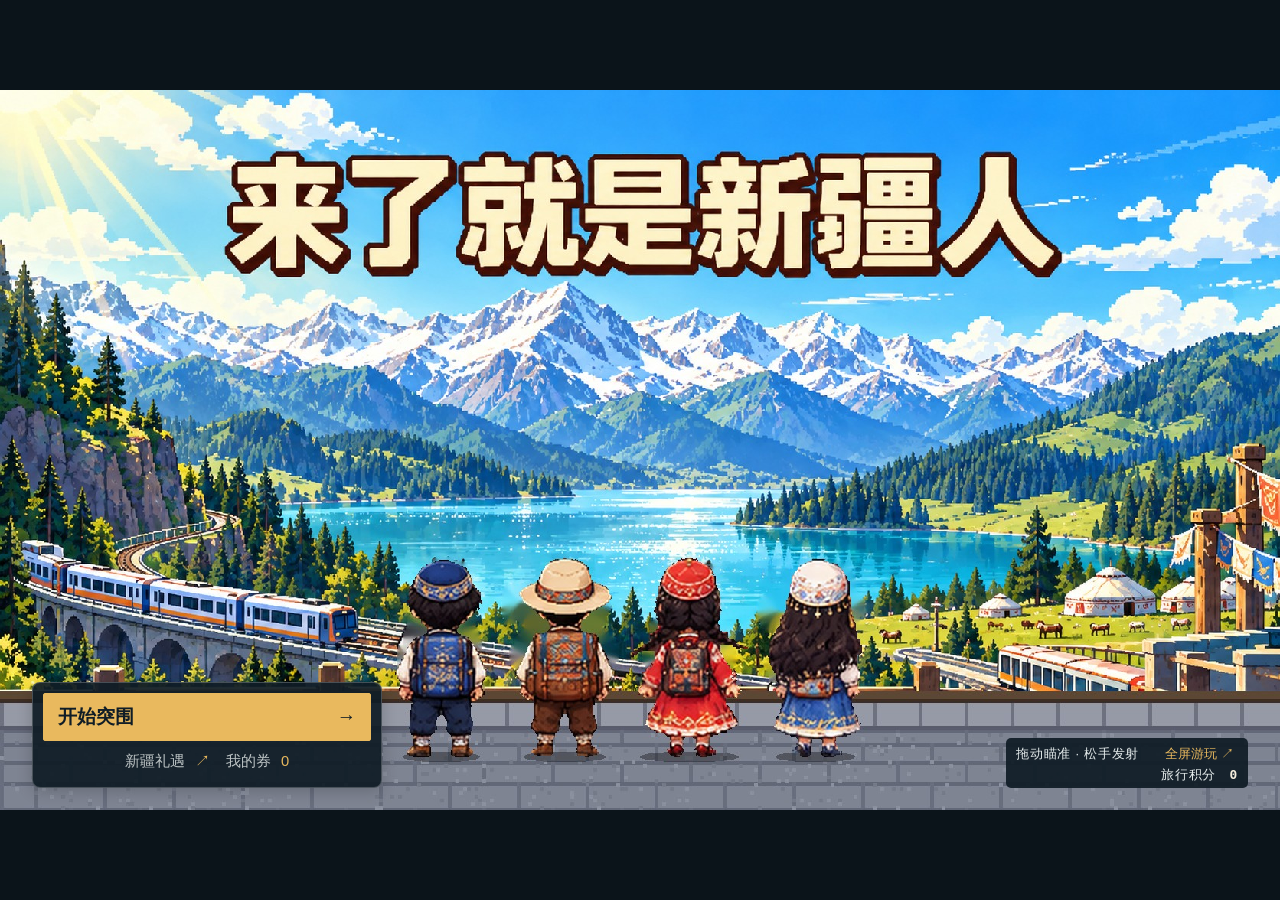
==== commit 840a41b5: "Use selected Xinjiang cover on home and social previews" ====
--- a/index.html
+++ b/index.html
@@ -28,6 +28,23 @@
   <meta name="viewport" content="width=device-width,initial-scale=1,viewport-fit=cover">
   <meta name="theme-color" content="#101d26">
   <meta name="description" content="选一个打工人，打穿五站新疆。来了就是新疆人，一款即开即玩的像素弹射小游戏。">
+  <meta property="og:type" content="website">
+  <meta property="og:locale" content="zh_CN">
+  <meta property="og:site_name" content="来了就是新疆人">
+  <meta property="og:title" content="来了就是新疆人">
+  <meta property="og:description" content="下班了，轮到你出发。选一个打工人，打穿五站新疆，即开即玩的像素弹射小游戏。">
+  <meta property="og:url" content="https://liunian0103-dotcom.github.io/laile-jiushi-xinjiangren/">
+  <meta property="og:image" content="https://liunian0103-dotcom.github.io/laile-jiushi-xinjiangren/assets/xinjiang-cover-20261113.jpg">
+  <meta property="og:image:type" content="image/jpeg">
+  <meta property="og:image:width" content="1672">
+  <meta property="og:image:height" content="941">
+  <meta property="og:image:alt" content="来了就是新疆人：四位旅行者望向雪山与蓝色湖泊的像素封面">
+  <meta name="twitter:card" content="summary_large_image">
+  <meta name="twitter:title" content="来了就是新疆人">
+  <meta name="twitter:description" content="下班了，轮到你出发。即开即玩的新疆像素弹射小游戏。">
+  <meta name="twitter:image" content="https://liunian0103-dotcom.github.io/laile-jiushi-xinjiangren/assets/xinjiang-cover-20261113.jpg">
+  <link rel="image_src" href="https://liunian0103-dotcom.github.io/laile-jiushi-xinjiangren/assets/xinjiang-cover-20261113.jpg">
+  <link rel="preload" as="image" href="assets/xinjiang-cover-20261113.jpg">
   <title>来了就是新疆人</title>
   <link rel="icon" href="assets/characters/chen-xu-portrait.svg" type="image/svg+xml">
   <link rel="manifest" href="manifest.webmanifest">
@@ -35,8 +52,9 @@
   <link rel="stylesheet" href="styles/rewards.css?v=2951058b75">
   <link rel="stylesheet" href="styles.css?v=f94897d97c">
   <link rel="stylesheet" href="styles/reward-feedback.css?v=ea91c38384">
-  <link rel="stylesheet" href="styles/viewport.css?v=df6c0137bb">
+  <link rel="stylesheet" href="styles/viewport.css?v=1a29bddfaf">
   <link rel="stylesheet" href="styles/mobile-layout.css?v=d166aedb1c">
+  <link rel="stylesheet" href="styles/home-cover.css?v=20261113a">
 </head>
 <body>
 <div id="viewport-safe-area" aria-hidden="true"></div>
@@ -69,7 +87,7 @@
     </aside>
 
     <section class="modal open" id="startModal" role="dialog" aria-modal="true" aria-labelledby="gameTitle">
-      <div class="home-scene" aria-hidden="true"><div class="home-travelers"><img src="assets/characters/lu-xiao.svg" alt=""><img src="assets/characters/chen-xu.svg" alt=""><img src="assets/characters/lin-wan.svg" alt=""></div></div>
+      <div class="home-scene" aria-hidden="true"><img class="home-cover-art" src="assets/xinjiang-cover-20261113.jpg" width="1672" height="941" alt="" fetchpriority="high"></div>
       <div class="home-content">
         <p class="eyebrow">打工人的新疆旅行</p>
         <h1 id="gameTitle">来了就是<br>新疆人<span class="title-dot">.</span></h1>
@@ -101,6 +119,6 @@
 </main>
 <div id="characterRoot"></div><div id="rewardsRoot"></div>
 </div></div>
-<script src="src/viewport.js?v=99864e4347"></script>
+<script src="src/viewport.js?v=b9de0f5a09"></script>
 <script src="src/characters.js?v=7f3f5c5aef"></script><script src="src/rewards.js?v=659561e249"></script><script src="src/reward-feedback.js?v=bf2c1adc9e"></script><script src="src/game.js?v=c27778d6d4"></script>
 </body></html>
--- a/styles/viewport.css
+++ b/styles/viewport.css
@@ -6,6 +6,7 @@
 #viewport-toolbar{position:relative;z-index:2000;flex:0 0 36px;display:flex;justify-content:space-between;align-items:center;padding:0 12px;background:#101d26;color:#bdc8cb;font-size:12px;border-bottom:1px solid #46535a}
 #exitViewportMode{height:32px;padding:0 12px;border:0;background:transparent;color:#e9b95e;font-size:13px;touch-action:manipulation}
 #portraitPlayHint{display:none}
+[data-fullscreen],#exitViewportMode{touch-action:manipulation}
 @container viewport (max-aspect-ratio:1/1){#portraitPlayHint{position:absolute;bottom:max(20px,12cqh);left:50%;transform:translateX(-50%);z-index:10;display:flex;flex-direction:column;align-items:center;gap:12px;white-space:nowrap;font-size:13px;color:var(--muted)}#portraitPlayHint button{min-height:44px;padding:10px 22px;background:var(--gold);color:var(--ink);border:0;font-weight:700}#app:has(.modal.open) #portraitPlayHint{display:none}}
 .route-controls{display:flex;gap:14px;align-items:center}
 body[data-web-landscape="true"] .mobile-browser-note{display:none}
--- a/styles/home-cover.css
+++ b/styles/home-cover.css
@@ -0,0 +1,25 @@
+/* Selected cover, 2026-11-13. Scoped to the opening screen. */
+#startModal .home-scene { inset: 0; background: none; }
+#startModal .home-scene::before { display: none; }
+#startModal .home-cover-art { display: block; width: 100%; height: 100%; object-fit: contain; }
+#startModal .home-content { position: absolute; left: 2.5%; bottom: 3%; width: 28%; padding: 0; }
+#startModal .home-content > .eyebrow,
+#startModal .home-line { display: none; }
+#startModal #gameTitle { position: absolute; width: 1px; height: 1px; padding: 0; margin: -1px; overflow: hidden; clip-path: inset(50%); white-space: nowrap; }
+#startModal .cover-controls { width: 100%; max-width: 350px; padding: 10px; background: #101d26ed; border: 1px solid #ffffff38; border-radius: 8px; box-shadow: 0 3px 16px #0003; }
+#startModal .cover-controls .primary-btn { min-height: 44px; padding: 10px 14px; }
+#startModal .home-links { margin-top: 5px; gap: 16px; justify-content: center; }
+#startModal .home-links button { font-size: clamp(11px, 1.15cqw, 16px); }
+#startModal .home-footer { left: auto; right: 2.5%; bottom: 3%; padding: 4px 10px; border-radius: 5px; background: #101d26ed; color: #e5ecec; flex-direction: column; align-items: flex-end; gap: 0; }
+#startModal .home-footer .text-btn { padding: 4px; color: var(--gold); }
+
+@container viewport (max-width: 539px) and (orientation: portrait) {
+  #startModal .home-scene { position: relative; inset: auto; width: 100%; height: auto; min-height: 0; aspect-ratio: 1672 / 941; flex: 0 0 auto; }
+  #startModal .home-cover-art { width: 100%; height: auto; }
+  #startModal .home-content { position: relative; left: auto; bottom: auto; width: 100%; padding: 20px; align-items: center; }
+  #startModal .home-line { display: block; margin: 0 0 18px; text-align: center; }
+  #startModal .cover-controls { width: 100%; max-width: 350px; padding: 14px; }
+  #startModal .home-links { margin-top: 10px; }
+  #startModal .home-links button { font-size: 14px; }
+  #startModal .home-footer { position: relative; inset: auto; margin: auto 20px 0; padding: 8px 0; flex-direction: row; justify-content: space-between; align-items: center; font-size: 11px; }
+}
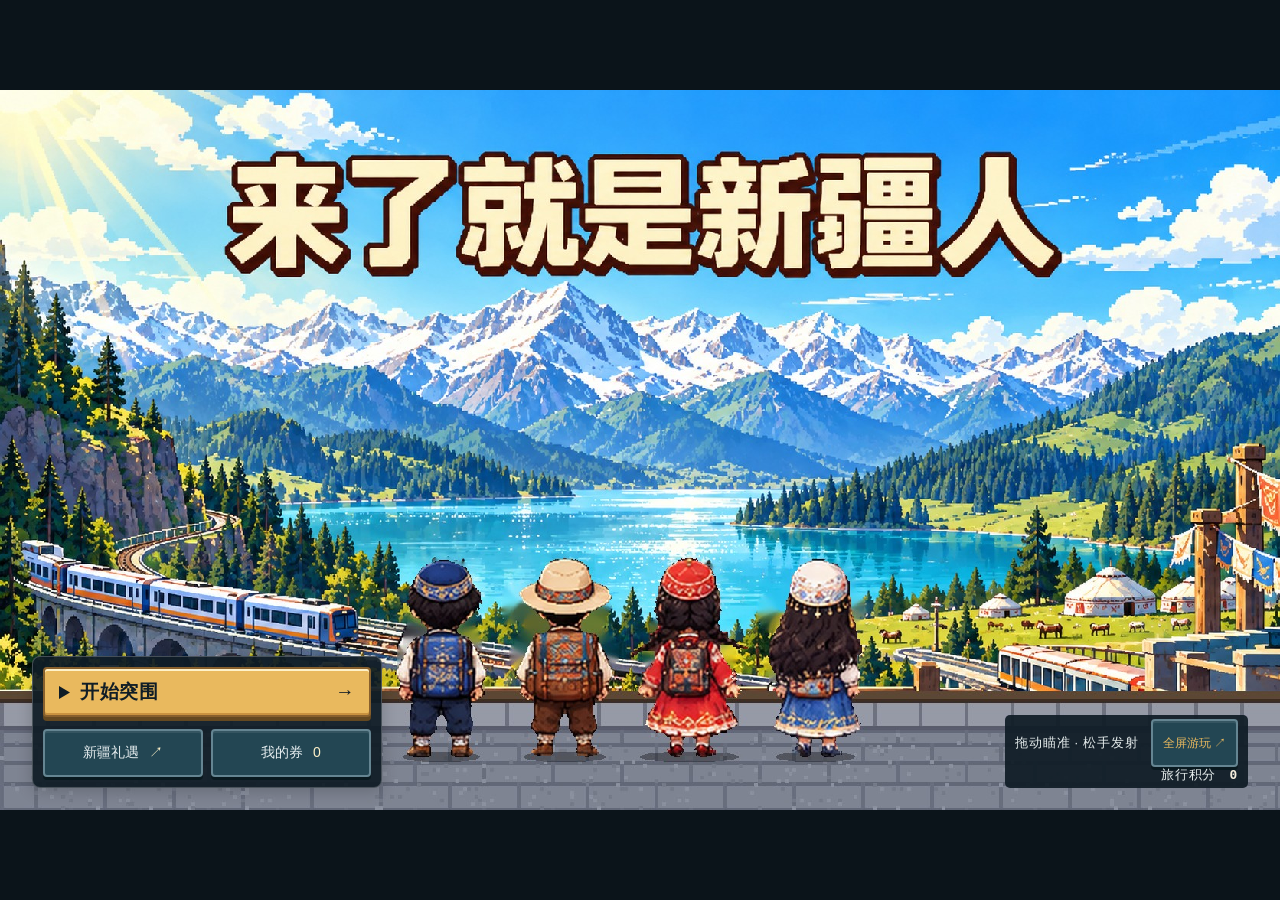
==== commit e7e6ca1e: "Polish travel buttons, raise effects gain and avoid redundant rendering" ====
--- a/index.html
+++ b/index.html
@@ -55,6 +55,7 @@
   <link rel="stylesheet" href="styles/viewport.css?v=1a29bddfaf">
   <link rel="stylesheet" href="styles/mobile-layout.css?v=d166aedb1c">
   <link rel="stylesheet" href="styles/home-cover.css?v=20261113a">
+  <link rel="stylesheet" href="styles/button-polish.css?v=8aa0982ff2">
 </head>
 <body>
 <div id="viewport-safe-area" aria-hidden="true"></div>
@@ -120,5 +121,5 @@
 <div id="characterRoot"></div><div id="rewardsRoot"></div>
 </div></div>
 <script src="src/viewport.js?v=b9de0f5a09"></script>
-<script src="src/characters.js?v=7f3f5c5aef"></script><script src="src/rewards.js?v=659561e249"></script><script src="src/reward-feedback.js?v=bf2c1adc9e"></script><script src="src/game.js?v=c27778d6d4"></script>
+<script src="src/characters.js?v=7f3f5c5aef"></script><script src="src/rewards.js?v=659561e249"></script><script src="src/reward-feedback.js?v=bf2c1adc9e"></script><script src="src/game.js?v=46bce08294"></script>
 </body></html>
--- a/styles/button-polish.css
+++ b/styles/button-polish.css
@@ -0,0 +1,66 @@
+/* Travel controls: sunlight gold for the next step, lake blue for supporting actions. */
+:root { --button-edge: #88602d; --button-light: #fff2c9; --button-secondary: #234653; }
+#game-shell .primary-btn, .nc-screen .nc-confirm {
+  min-height: 48px; padding: 11px 20px; border: 2px solid var(--button-edge);
+  border-radius: 4px; background: var(--gold); color: var(--ink);
+  font-weight: 800; letter-spacing: .035em;
+  box-shadow: inset 0 2px 0 var(--button-light), inset 0 -2px 0 #c99240, 0 4px 0 #644820;
+  transition: transform 90ms ease-out, box-shadow 90ms ease-out, background-color 90ms ease-out;
+}
+#game-shell .secondary-btn, #startModal .home-links button,
+#game-shell .route-controls .text-btn, #startModal .fullscreen-btn,
+#game-shell .square-btn, .nc-screen .nc-close {
+  min-height: 48px; border: 2px solid #658592; border-radius: 4px;
+  background: var(--button-secondary); color: #e7eef0;
+  box-shadow: inset 0 2px 0 #ffffff15, 0 3px 0 #09191f;
+  transition: transform 90ms ease-out, box-shadow 90ms ease-out, background-color 90ms ease-out;
+}
+#game-shell .secondary-btn { padding: 10px 16px; }
+#game-shell #startModal .cover-controls .primary-btn { min-height: 48px; padding: 10px 14px; }
+#startModal .cover-controls .primary-btn::before {
+  content: ""; width: 11px; height: 13px; flex: 0 0 auto; background: currentColor;
+  clip-path: polygon(0 0, 100% 50%, 0 100%);
+}
+#startModal .cover-controls .primary-btn { gap: 10px; }
+#startModal .cover-controls .primary-btn > span { margin-left: auto; }
+#startModal .home-links { display: grid; grid-template-columns: 1fr 1fr; gap: 8px; margin-top: 12px; }
+#startModal .home-links button { padding: 6px 4px; font-size: clamp(11px, 1.1cqw, 14px); white-space: nowrap; }
+#startModal .home-links button span { color: var(--button-light); }
+#game-shell #startModal .home-footer .fullscreen-btn { min-height: 48px; margin-left: 8px; padding: 7px 10px; font-size: 12px; }
+#game-shell .route-controls .text-btn { padding: 7px 10px; }
+#game-shell .square-btn, .nc-screen .nc-close { width: 48px; height: 48px; padding: 0; font-size: 22px; }
+#game-shell .compact-panel { max-height: 95%; overflow-y: auto; }
+#game-shell .compact-panel button { margin: 8px 0; }
+#game-shell .primary-btn:active:not(:disabled), .nc-screen .nc-confirm:active:not(:disabled) {
+  transform: translateY(3px); box-shadow: inset 0 2px 0 #c99240, 0 1px 0 #644820;
+}
+#game-shell .secondary-btn:active:not(:disabled), #startModal .home-links button:active,
+#game-shell .route-controls .text-btn:active, #startModal .fullscreen-btn:active,
+#game-shell .square-btn:active, .nc-screen .nc-close:active {
+  transform: translateY(2px); box-shadow: inset 0 2px 0 #09191f, 0 1px 0 #09191f;
+}
+#game-shell button:focus-visible, .nc-screen button:focus-visible {
+  outline: 3px solid var(--button-light); outline-offset: 4px;
+}
+#game-shell .primary-btn:disabled, .nc-screen .nc-confirm:disabled {
+  background: #687477; border-color: #49575b; color: #d8dfe0; box-shadow: none;
+  opacity: 1; cursor: not-allowed;
+}
+@media (hover: hover) {
+  #game-shell .primary-btn:hover:not(:disabled), .nc-screen .nc-confirm:hover:not(:disabled) { background: #f4ca78; }
+  #game-shell .secondary-btn:hover:not(:disabled), #startModal .home-links button:hover,
+  #game-shell .route-controls .text-btn:hover, #startModal .fullscreen-btn:hover,
+  #game-shell .square-btn:hover, .nc-screen .nc-close:hover { background: #315c6b; border-color: #a9cbd7; }
+}
+@container viewport (max-width: 539px) and (orientation: portrait) {
+  #startModal .home-links button { font-size: 14px; }
+  #startModal .home-footer { align-items: flex-end; gap: 8px; }
+  #startModal .home-footer > span:first-child { display: flex; flex-direction: column; align-items: flex-start; gap: 8px; }
+  #game-shell #startModal .home-footer .fullscreen-btn { margin-left: 0; }
+}
+@media (prefers-reduced-motion: reduce) {
+  #game-shell button, .nc-screen button { transition: none; }
+}
+@media (orientation: landscape) and (pointer: coarse) {
+  #app:has(#startModal.open) > .mobile-browser-note { display: none; }
+}
